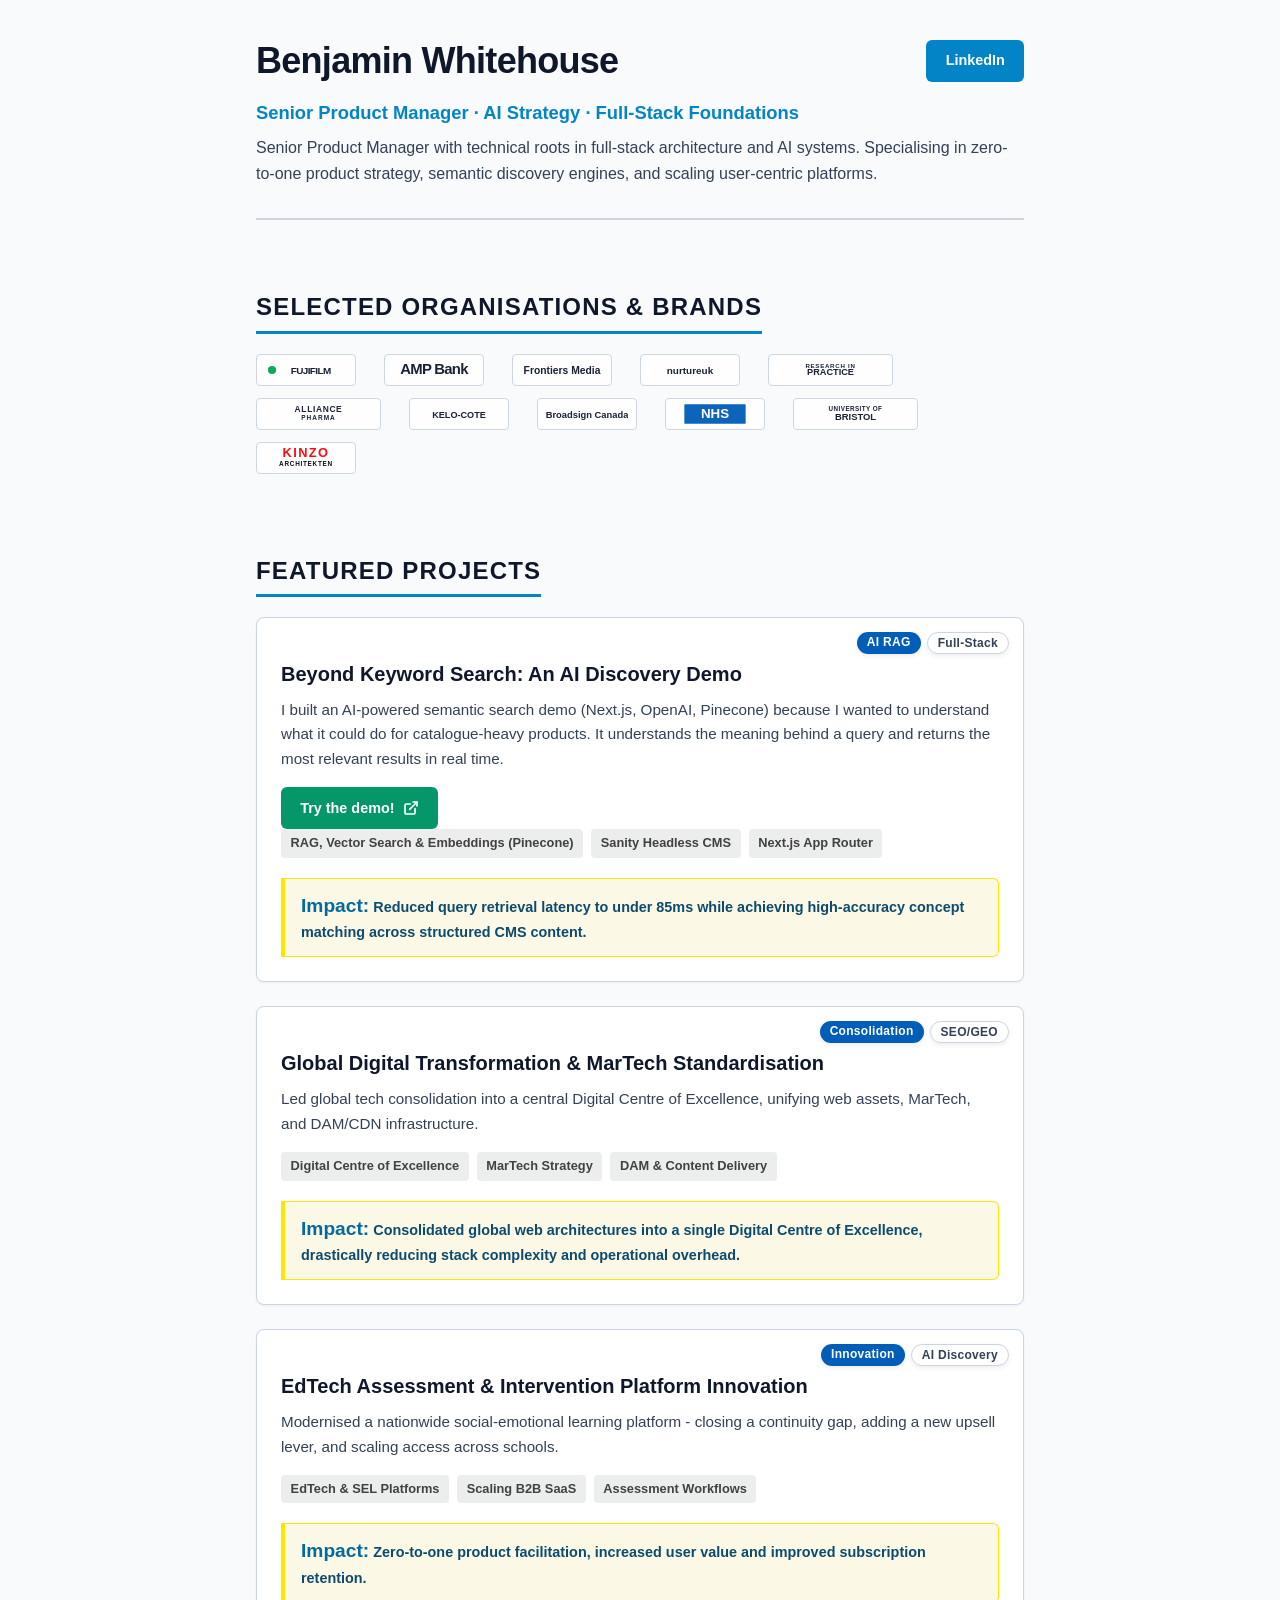
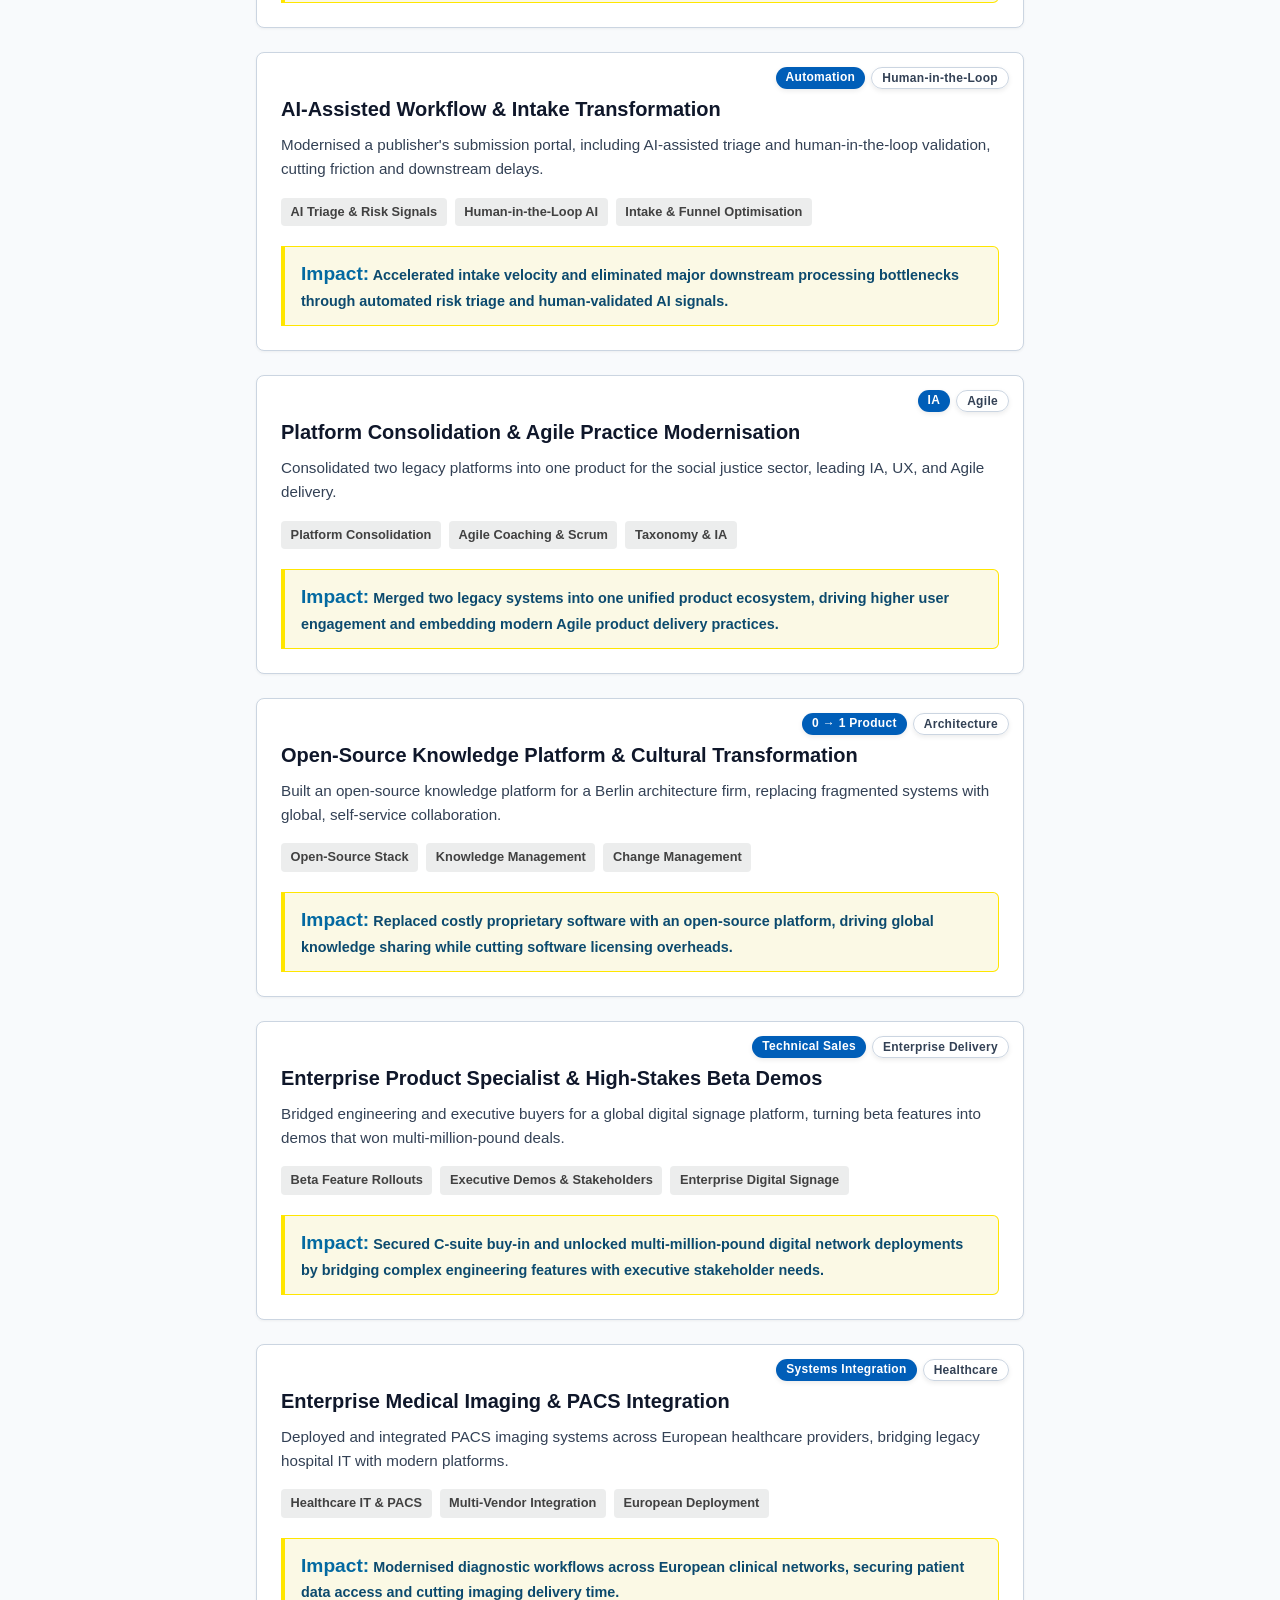
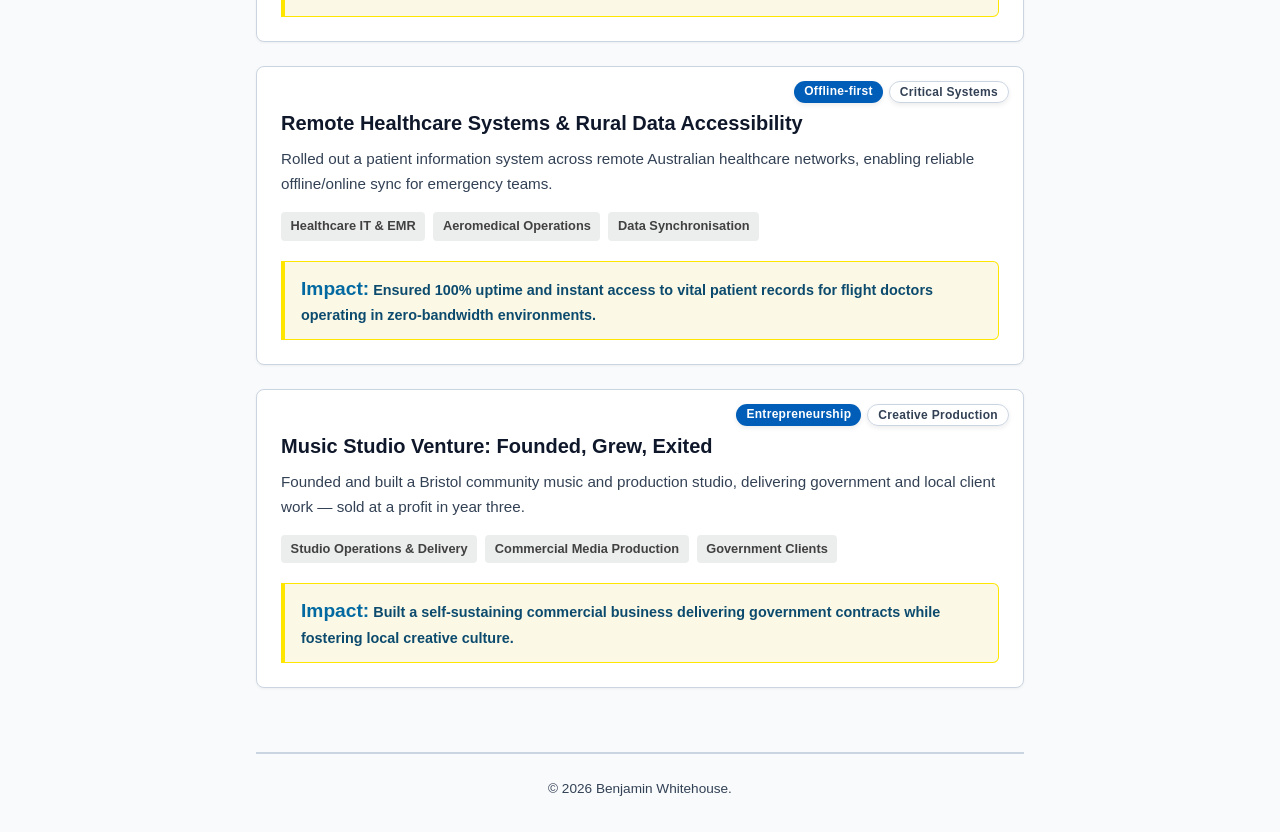
==== index.html @ 90a70e0a "UI tweaks" ====
<!DOCTYPE html>
<html lang="en">
<head>
  <meta charset="UTF-8">
  <meta name="viewport" content="width=device-width, initial-scale=1.0">
  <title>Benjamin Whitehouse | Portfolio</title>

  <link rel="icon" href="/favicon.ico" sizes="any">
  <link rel="stylesheet" href="/globals.css">

</head>
<body>

<header>
  <div style="display: flex; justify-content: space-between; align-items: center; margin-bottom: 0.5rem;">
    <h1 style="margin: 0;">Benjamin Whitehouse</h1>
    <div class="links" style="margin: 0;">
      <a href="https://www.linkedin.com/in/bpwhitehouse" target="_blank" rel="noopener noreferrer" class="btn btn-primary">LinkedIn</a>
    </div>
  </div>
  
  <p class="subtitle">Senior Product Manager · AI Strategy · Full-Stack Foundations</p>
  <p class="bio">
    Senior Product Manager with technical roots in full-stack architecture and AI systems. 
    Specialising in zero-to-one product strategy, semantic discovery engines, and scaling user-centric platforms.
  </p>
</header>

<section class="experience-logos" aria-labelledby="experience-logos-title">
  <div class="experience-logos__inner">
    <h2 id="experience-logos-title">Selected organisations &amp; brands</h2>
    <div class="experience-logos__row">

    <!-- FUJIFILM -->
    <div class="experience-logo experience-logo--fujifilm" aria-label="Fujifilm">
      <svg viewBox="0 0 140 36" role="img">
        <circle cx="12" cy="18" r="7" fill="#00a651"/>
        <text x="78" y="24" text-anchor="middle"
              font-family="Arial, Helvetica, sans-serif"
              font-size="17" font-weight="700"
              letter-spacing="-1">FUJIFILM</text>
      </svg>
    </div>

      <!-- AMP -->
      <div class="experience-logo" aria-label="AMP Bank">
        <svg viewBox="0 0 110 36" role="img">
          <text x="55" y="24" text-anchor="middle" font-family="Arial, Helvetica, sans-serif" font-size="20" font-weight="700" letter-spacing="-1">AMP Bank</text>
        </svg>
      </div>

      <!-- FRONTIERS -->
      <div class="experience-logo" aria-label="Frontiers">
        <svg viewBox="0 0 135 36" role="img">
          <text x="67.5" y="24" text-anchor="middle" font-family="Arial, Helvetica, sans-serif" font-size="17" font-weight="600">Frontiers Media</text>
        </svg>
      </div>

      <!-- NURTURE UK -->
      <div class="experience-logo" aria-label="nurtureuk">
        <svg viewBox="0 0 140 36" role="img">
          <text x="70" y="24" text-anchor="middle" font-family="Arial, Helvetica, sans-serif" font-size="17" font-weight="600">nurtureuk</text>
        </svg>
      </div>

      <!-- RESEARCH IN PRACTICE -->
      <div class="experience-logo experience-logo--wide" aria-label="Research in Practice">
        <svg viewBox="0 0 175 36" role="img">
          <text x="87.5" y="15" text-anchor="middle" font-family="Arial, Helvetica, sans-serif" font-size="10" font-weight="600" letter-spacing="1.2">RESEARCH IN</text>
          <text x="87.5" y="27" text-anchor="middle" font-family="Arial, Helvetica, sans-serif" font-size="15" font-weight="700">PRACTICE</text>
        </svg>
      </div>

      <!-- ALLIANCE PHARMA -->
      <div class="experience-logo experience-logo--wide" aria-label="Alliance Pharma">
        <svg viewBox="0 0 165 36" role="img">
          <text x="82.5" y="15" text-anchor="middle" font-family="Arial, Helvetica, sans-serif" font-size="13" font-weight="700" letter-spacing="1">ALLIANCE</text>
          <text x="82.5" y="27" text-anchor="middle" font-family="Arial, Helvetica, sans-serif" font-size="10" font-weight="600" letter-spacing="1.6">PHARMA</text>
        </svg>
      </div>

      <!-- KELO-COTE -->
      <div class="experience-logo" aria-label="Kelo-Cote">
        <svg viewBox="0 0 135 36" role="img">
          <text x="67.5" y="24" text-anchor="middle" font-family="Arial, Helvetica, sans-serif" font-size="15" font-weight="700">KELO-COTE</text>
        </svg>
      </div>

      <!-- BROADSIGN -->
      <div class="experience-logo" aria-label="Broadsign">
        <svg viewBox="0 0 140 36" role="img">
          <text x="70" y="24" text-anchor="middle" font-family="Arial, Helvetica, sans-serif" font-size="16" font-weight="700">Broadsign Canada</text>
        </svg>
      </div>

      <!-- NHS -->
      <div class="experience-logo" aria-label="NHS">
        <svg viewBox="0 0 85 36" role="img">
          <rect x="8" y="7" width="69" height="22" rx="1" fill="#005eb8"/>
          <text x="42.5" y="23" text-anchor="middle" font-family="Arial, Helvetica, sans-serif" font-size="15" font-weight="900" fill="#ffffff">NHS</text>
        </svg>
      </div>

      <!-- UNIVERSITY OF BRISTOL -->
      <div class="experience-logo experience-logo--wide" aria-label="University of Bristol">
        <svg viewBox="0 0 170 36" role="img">
          <text x="85" y="14" text-anchor="middle" font-family="Arial, Helvetica, sans-serif" font-size="10" font-weight="600" letter-spacing=".7">UNIVERSITY OF</text>
          <text x="85" y="27" text-anchor="middle" font-family="Arial, Helvetica, sans-serif" font-size="15" font-weight="700">BRISTOL</text>
        </svg>
      </div>

      <!-- KINZO -->
      <div class="experience-logo" aria-label="KINZO Architekten">
        <svg viewBox="0 0 115 36" role="img">
          <text x="57.5" y="16" text-anchor="middle"
                font-family="Arial, Helvetica, sans-serif"
                font-size="18" font-weight="800"
                letter-spacing="2" fill="red">KINZO</text>
          <text x="57.5" y="29" text-anchor="middle"
                font-family="Arial, Helvetica, sans-serif"
                font-size="9" font-weight="600"
                letter-spacing="1" fill="#000000">ARCHITEKTEN</text>
        </svg>
      </div>

    </div>
  </div>
</section>

<section>
  <h2>Featured Projects</h2>

  <div class="project-card">
    <div class="project-badges">
      <span class="badge badge--primary">AI RAG</span>
      <span class="badge badge--secondary">Full-Stack</span>
    </div>
    <div class="project-title">Beyond Keyword Search: An AI Discovery Demo</div>
    <div class="project-desc">
	    I built an AI-powered semantic search demo (Next.js, OpenAI, Pinecone) because I wanted to understand what it could do for catalogue-heavy products. It understands the meaning behind a query and returns the most relevant results in real time.
    </div>

    <div class="links">
      <a href="/discovery-demo" target="_blank" rel="noopener noreferrer" class="btn btn-cta-green">
        <span>Try the demo!</span>
        <svg width="16" height="16" viewBox="0 0 24 24" fill="none" stroke="currentColor" stroke-width="2.5" stroke-linecap="round" stroke-linejoin="round">
          <path d="M18 13v6a2 2 0 0 1-2 2H5a2 2 0 0 1-2-2V8a2 2 0 0 1 2-2h6"></path>
          <polyline points="15 3 21 3 21 9"></polyline>
          <line x1="10" y1="14" x2="21" y2="3"></line>
        </svg>
      </a>
    </div>

    <div class="tags">
      <span class="tag">RAG, Vector Search &amp; Embeddings (Pinecone)</span>
      <span class="tag">Sanity Headless CMS</span>
      <span class="tag">Next.js App Router</span>
    </div>
    
    <div class="impact-box">
      <p><strong>Impact:</strong> Reduced query retrieval latency to under 85ms while achieving high-accuracy concept matching across structured CMS content.</p>
    </div>
  </div>

  <div class="project-card">
    <div class="project-badges">
      <span class="badge badge--primary">Consolidation</span>
      <span class="badge badge--secondary">SEO/GEO</span>
    </div>
    <div class="project-title">Global Digital Transformation &amp; MarTech Standardisation</div>
    <div class="project-desc">
      Led global tech consolidation into a central Digital Centre of Excellence, unifying web assets, MarTech, and DAM/CDN infrastructure. </div>
    <div class="tags">
      <span class="tag">Digital Centre of Excellence</span>
      <span class="tag">MarTech Strategy</span>
      <span class="tag">DAM & Content Delivery</span>
    </div>

    <div class="impact-box">
      <p><strong>Impact:</strong> Consolidated global web architectures into a single Digital Centre of Excellence, drastically reducing stack complexity and operational overhead.</p>
    </div>
  </div>

  <div class="project-card">
    <div class="project-badges">
      <span class="badge badge--primary">Innovation</span>
      <span class="badge badge--secondary">AI Discovery</span>
    </div>
    <div class="project-title">EdTech Assessment &amp; Intervention Platform Innovation</div>
    <div class="project-desc">
      Modernised a nationwide social-emotional learning platform - closing a continuity gap, adding a new upsell lever, and scaling access across schools.</div>
    <div class="tags">
      <span class="tag">EdTech & SEL Platforms</span>
      <span class="tag">Scaling B2B SaaS</span>
      <span class="tag">Assessment Workflows</span> 
    </div>
    
    <div class="impact-box">
      <p><strong>Impact:</strong> Zero-to-one product facilitation, increased user value and improved subscription retention.</p>
    </div>
  </div>

  <div class="project-card">
    <div class="project-badges">
      <span class="badge badge--primary">Automation</span>
      <span class="badge badge--secondary">Human-in-the-Loop</span>
    </div>
    <div class="project-title">AI-Assisted Workflow &amp; Intake Transformation</div>
    <div class="project-desc">
      Modernised a publisher's submission portal, including AI-assisted triage and human-in-the-loop validation, cutting friction and downstream delays.</div>
    <div class="tags">
      <span class="tag">AI Triage & Risk Signals</span>
      <span class="tag">Human-in-the-Loop AI</span>
      <span class="tag">Intake & Funnel Optimisation</span>
    </div>

    <div class="impact-box">
      <p><strong>Impact:</strong> Accelerated intake velocity and eliminated major downstream processing bottlenecks through automated risk triage and human-validated AI signals.</p>
    </div>
  </div>

  <div class="project-card">
    <div class="project-badges">
      <span class="badge badge--primary">IA</span>
      <span class="badge badge--secondary">Agile</span>
    </div>
    <div class="project-title">Platform Consolidation &amp; Agile Practice Modernisation</div>
    <div class="project-desc">
      Consolidated two legacy platforms into one product for the social justice sector, leading IA, UX, and Agile delivery.</div>
    <div class="tags">
      <span class="tag">Platform Consolidation</span>
      <span class="tag">Agile Coaching & Scrum</span>
      <span class="tag">Taxonomy & IA</span>
    </div>
    
    <div class="impact-box">
      <p><strong>Impact:</strong> Merged two legacy systems into one unified product ecosystem, driving higher user engagement and embedding modern Agile product delivery practices.</p>
    </div>
  </div>

  <div class="project-card">
    <div class="project-badges">
      <span class="badge badge--primary">0 → 1 Product</span>
      <span class="badge badge--secondary">Architecture</span>
    </div>
    <div class="project-title">Open-Source Knowledge Platform &amp; Cultural Transformation</div>
    <div class="project-desc">
      Built an open-source knowledge platform for a Berlin architecture firm, replacing fragmented systems with global, self-service collaboration.</div>
    <div class="tags">
      <span class="tag">Open-Source Stack</span>
      <span class="tag">Knowledge Management</span>
      <span class="tag">Change Management</span>
    </div>
    
    <div class="impact-box">
      <p><strong>Impact:</strong> Replaced costly proprietary software with an open-source platform, driving global knowledge sharing while cutting software licensing overheads.</p>
    </div>
  </div>

  <div class="project-card">
    <div class="project-badges">
      <span class="badge badge--primary">Technical Sales</span>
      <span class="badge badge--secondary">Enterprise Delivery</span>
    </div>
    <div class="project-title">Enterprise Product Specialist &amp; High-Stakes Beta Demos</div>
    <div class="project-desc">
      Bridged engineering and executive buyers for a global digital signage platform, turning beta features into demos that won multi-million-pound deals.</div>
    <div class="tags">
      <span class="tag">Beta Feature Rollouts</span>
      <span class="tag">Executive Demos & Stakeholders</span>
      <span class="tag">Enterprise Digital Signage</span>
    </div>
    
    <div class="impact-box">
      <p><strong>Impact:</strong> Secured C-suite buy-in and unlocked multi-million-pound digital network deployments by bridging complex engineering features with executive stakeholder needs.</p>
    </div>
  </div>

  <div class="project-card">
    <div class="project-badges">
      <span class="badge badge--primary">Systems Integration</span>
      <span class="badge badge--secondary">Healthcare</span>
    </div>
    <div class="project-title">Enterprise Medical Imaging &amp; PACS Integration</div>
    <div class="project-desc">
      Deployed and integrated PACS imaging systems across European healthcare providers, bridging legacy hospital IT with modern platforms.</div>
    <div class="tags">
      <span class="tag">Healthcare IT & PACS</span>
      <span class="tag">Multi-Vendor Integration</span>
      <span class="tag">European Deployment</span>
    </div>
    
    <div class="impact-box">
      <p><strong>Impact:</strong> Modernised diagnostic workflows across European clinical networks, securing patient data access and cutting imaging delivery time.</p>
    </div>
  </div>

  <div class="project-card">
    <div class="project-badges">
      <span class="badge badge--primary">Offline-first</span>
      <span class="badge badge--secondary">Critical Systems</span>
    </div>
    <div class="project-title">Remote Healthcare Systems &amp; Rural Data Accessibility</div>
    <div class="project-desc">
      Rolled out a patient information system across remote Australian healthcare networks, enabling reliable offline/online sync for emergency teams.</div>
    <div class="tags">
      <span class="tag">Healthcare IT & EMR</span>
      <span class="tag">Aeromedical Operations</span>
      <span class="tag">Data Synchronisation</span>
    </div>
    
    <div class="impact-box">
      <p><strong>Impact:</strong> Ensured 100% uptime and instant access to vital patient records for flight doctors operating in zero-bandwidth environments.</p>
    </div>
  </div>

  <div class="project-card">
    <div class="project-badges">
      <span class="badge badge--primary">Entrepreneurship</span>
      <span class="badge badge--secondary">Creative Production</span>
    </div>
    <div class="project-title">Music Studio Venture: Founded, Grew, Exited</div>
    <div class="project-desc">
      Founded and built a Bristol community music and production studio, delivering government and local client work — sold at a profit in year three.</div>
    <div class="tags">
      <span class="tag">Studio Operations & Delivery</span>
      <span class="tag">Commercial Media Production</span>
      <span class="tag">Government Clients</span>
    </div>
    
    <div class="impact-box">
      <p><strong>Impact:</strong> Built a self-sustaining commercial business delivering government contracts while fostering local creative culture.</p>
    </div>
  </div>
</section>

<footer>
  <p>© 2026 Benjamin Whitehouse. </p>
</footer>

</body>
</html>
---- globals.css ----
:root {
  /* WCAG AAA/AA Compliant Light Palette */
  --bg: #f8fafc;            /* Off-white background to prevent eye strain */
  --card-bg: #ffffff;       /* Pure white card backgrounds */
  --text: #0f172a;          /* Slate 900: High contrast text */
  --text-muted: #334155;    /* Slate 700: Readable secondary text */
  --accent: #0284c7;        /* Sky 600: Deep accessible blue */
  --accent-hover: #0369a1;  /* Sky 700: Darker blue hover */
  --cta-green: #059669;     /* Emerald 600: Accessible green */
  --cta-green-hover: #047857;/* Emerald 700: Darker green hover */
  --border: #cbd5e1;        /* Slate 300: High clarity structural borders */
}

* {
  box-sizing: border-box;
  margin: 0;
  padding: 0;
}

body {
  font-family: -apple-system, BlinkMacSystemFont, "Segoe UI", Roboto, Helvetica, Arial, sans-serif;
  background-color: var(--bg);
  color: var(--text);
  line-height: 1.6;
  padding: 2rem 1rem;
  max-width: 800px;
  margin: 0 auto;
}

/* Focus States for Keyboard Accessibility (WCAG 2.4.7) */
a:focus-visible,
button:focus-visible {
  outline: 3px solid var(--accent);
  outline-offset: 4px;
}

header {
  margin-bottom: 3rem;
  border-bottom: 2px solid var(--border);
  padding-bottom: 2rem;
}

h1 {
  font-size: 2.25rem;
  font-weight: 800;
  margin-bottom: 0.5rem;
  letter-spacing: -0.02em;
  color: var(--text);
}

p.subtitle {
  color: var(--accent);
  font-size: 1.15rem;
  font-weight: 700;
}

p.bio {
  color: var(--text-muted);
  margin-top: 0.5rem;
  font-size: 1rem;
}

section {
  margin-bottom: 3rem;
}

h2 {
  font-size: 1.5rem;
  margin-bottom: 1.25rem;
  color: var(--text);
  text-transform: uppercase;
  letter-spacing: 0.05em;
  border-bottom: 3px solid var(--accent);
  display: inline-block;
  padding-bottom: 0.25rem;
}

/* Card Container with Relative Positioning for Badges */
.project-card {
  position: relative; /* Anchors floating overlay badges */
  background: var(--card-bg);
  border: 1px solid var(--border);
  border-radius: 8px;
  padding: 1.5rem;
  margin-bottom: 1.5rem;
  box-shadow: 0 1px 3px rgba(0,0,0,0.05);
  transition: transform 0.2s ease, border-color 0.2s ease, box-shadow 0.2s ease;
}

.project-card:hover {
  transform: translateY(-2px);
  border-color: var(--accent);
  box-shadow: 0 4px 12px rgba(2, 132, 199, 0.1);
}

/* Floating Badge Container (Top-Right Overlay) */
.project-badges {
  position: absolute;
  top: 14px;
  right: 14px;
  display: flex;
  gap: 6px;
  z-index: 10;
}

/* Base Pill Badge */
.badge {
  font-size: 0.75rem;
  font-weight: 600;
  padding: 4px 10px;
  border-radius: 20px;
  line-height: 1;
  box-shadow: 0 2px 5px rgba(0, 0, 0, 0.08);
  letter-spacing: 0.3px;
}

/* Primary Badge Styling */
.badge--primary {
  background-color: #005eb8;
  color: #ffffff;
}

/* Secondary Badge Styling */
.badge--secondary {
  background-color: rgba(255, 255, 255, 0.95);
  color: #334155;
  border: 1px solid #cbd5e1;
  backdrop-filter: blur(4px);
}

.project-title {
  font-size: 1.25rem;
  font-weight: 800;
  color: var(--text);
  margin-top: 1rem;
  margin-bottom: 0.5rem;
  padding-right: 120px; /* Leave space for top-right badges */
}

.project-desc {
  color: var(--text-muted);
  font-size: 0.95rem;
  margin-bottom: 1rem;
}

.tags {
  display: flex;
  flex-wrap: wrap;
  gap: 0.5rem;
  margin-bottom: 1.25rem;
}

/* WCAG AAA Compliant Tag Pills */
.tag {
  background: #eceded;     /* Light Sky Blue */
  color: #414141;          /* Dark Sky Blue (Contrast > 7:1) */
  padding: 0.25rem 0.6rem;
  border-radius: 4px;
  font-size: 0.8rem;
  font-weight: 700;
}

.links {
  display: flex;
  gap: 1rem;
}

.btn {
  display: inline-flex;
  align-items: center;
  gap: 0.5rem;
  padding: 0.6rem 1.2rem;
  border-radius: 6px;
  text-decoration: none;
  font-size: 0.9rem;
  font-weight: 700;
  transition: background-color 0.2s ease, color 0.2s ease;
}

/* Primary Accent Button */
.btn-primary {
  background-color: var(--accent);
  color: #ffffff;
}

.btn-primary:hover {
  background-color: var(--accent-hover);
  color: #ffffff;
}

/* Green CTA Button (Complementary Color for Demo) */
.btn-cta-green {
  background-color: var(--cta-green);
  color: #ffffff;          /* Contrast > 4.5:1 */
}

.btn-cta-green:hover {
  background-color: var(--cta-green-hover);
  color: #ffffff;
}

.btn-secondary {
  background-color: #f1f5f9;
  color: var(--text);
  border: 1px solid var(--border);
}

.btn-secondary:hover {
  background-color: #e2e8f0;
  color: #000000;
}

/* High-contrast callout box */
.impact-box {
  background-color: #fbf9e5;  /* Soft Sky Blue background */
  border-left: 4px solid var(--accent);
  border: 1px solid #ffe600;
  border-left-width: 4px;
  padding: 0.75rem 1rem;
  margin-top: 1rem;
  border-radius: 0 6px 6px 0;
}

.impact-box p {
  margin: 0;
  font-size: 0.9rem;
  color: #0c4a6e;
  font-weight: 600;
}

.impact-box strong {
  color: var(--accent-hover);
  font-size: 1.2rem;
}

/* Experience logos styling */
.experience-logos {
  width: 100%;
  box-sizing: border-box;
  padding: 20px 0 30px;
  background: transparent;
}

.experience-logos__inner {
  max-width: 1180px;
  margin: 0 auto;
}

.experience-logos h2 {
  margin: 0 0 20px;
}

.experience-logos__row {
  display: flex;
  align-items: center;
  justify-content: flex-start;
  flex-wrap: wrap;
  column-gap: 28px;
  row-gap: 12px;
}

.experience-logo {
  display: flex;
  align-items: center;
  justify-content: center;
  width: 100px;
  height: 32px;
  padding: 4px 8px;
  box-sizing: border-box;
  background: #ffffff;
  border: 1px solid var(--border);
  border-radius: 4px;
  color: #0f172a;
  opacity: 0.95;
  transition: opacity 180ms ease, color 180ms ease, border-color 180ms ease;
}

.experience-logo--wide {
  width: 125px;
}

.experience-logo svg {
  display: block;
  width: 100%;
  height: 32px;
  fill: currentColor;
}

.experience-logo:hover {
  opacity: 1;
  color: #000000;
  border-color: var(--accent);
}

.experience-logo--fujifilm:hover {
  color: #e60012;
  border-color: #e60012;
}

@media (max-width: 700px) {
  .experience-logos__row {
    column-gap: 18px;
    row-gap: 10px;
  }
  .experience-logo {
    width: 90px;
    height: 30px;
  }
  .experience-logo--wide {
    width: 110px;
  }
}

@media (max-width: 480px) {
  .experience-logos__row {
    column-gap: 12px;
  }
  .experience-logo {
    width: 82px;
    height: 30px;
  }
  .experience-logo--wide {
    width: 100px;
  }
}

@media (prefers-reduced-motion: reduce) {
  .experience-logo, .project-card, .btn {
    transition: none;
  }
}

footer {
  text-align: center;
  color: var(--text-muted);
  font-size: 0.85rem;
  margin-top: 4rem;
  border-top: 2px solid var(--border);
  padding-top: 1.5rem;
}
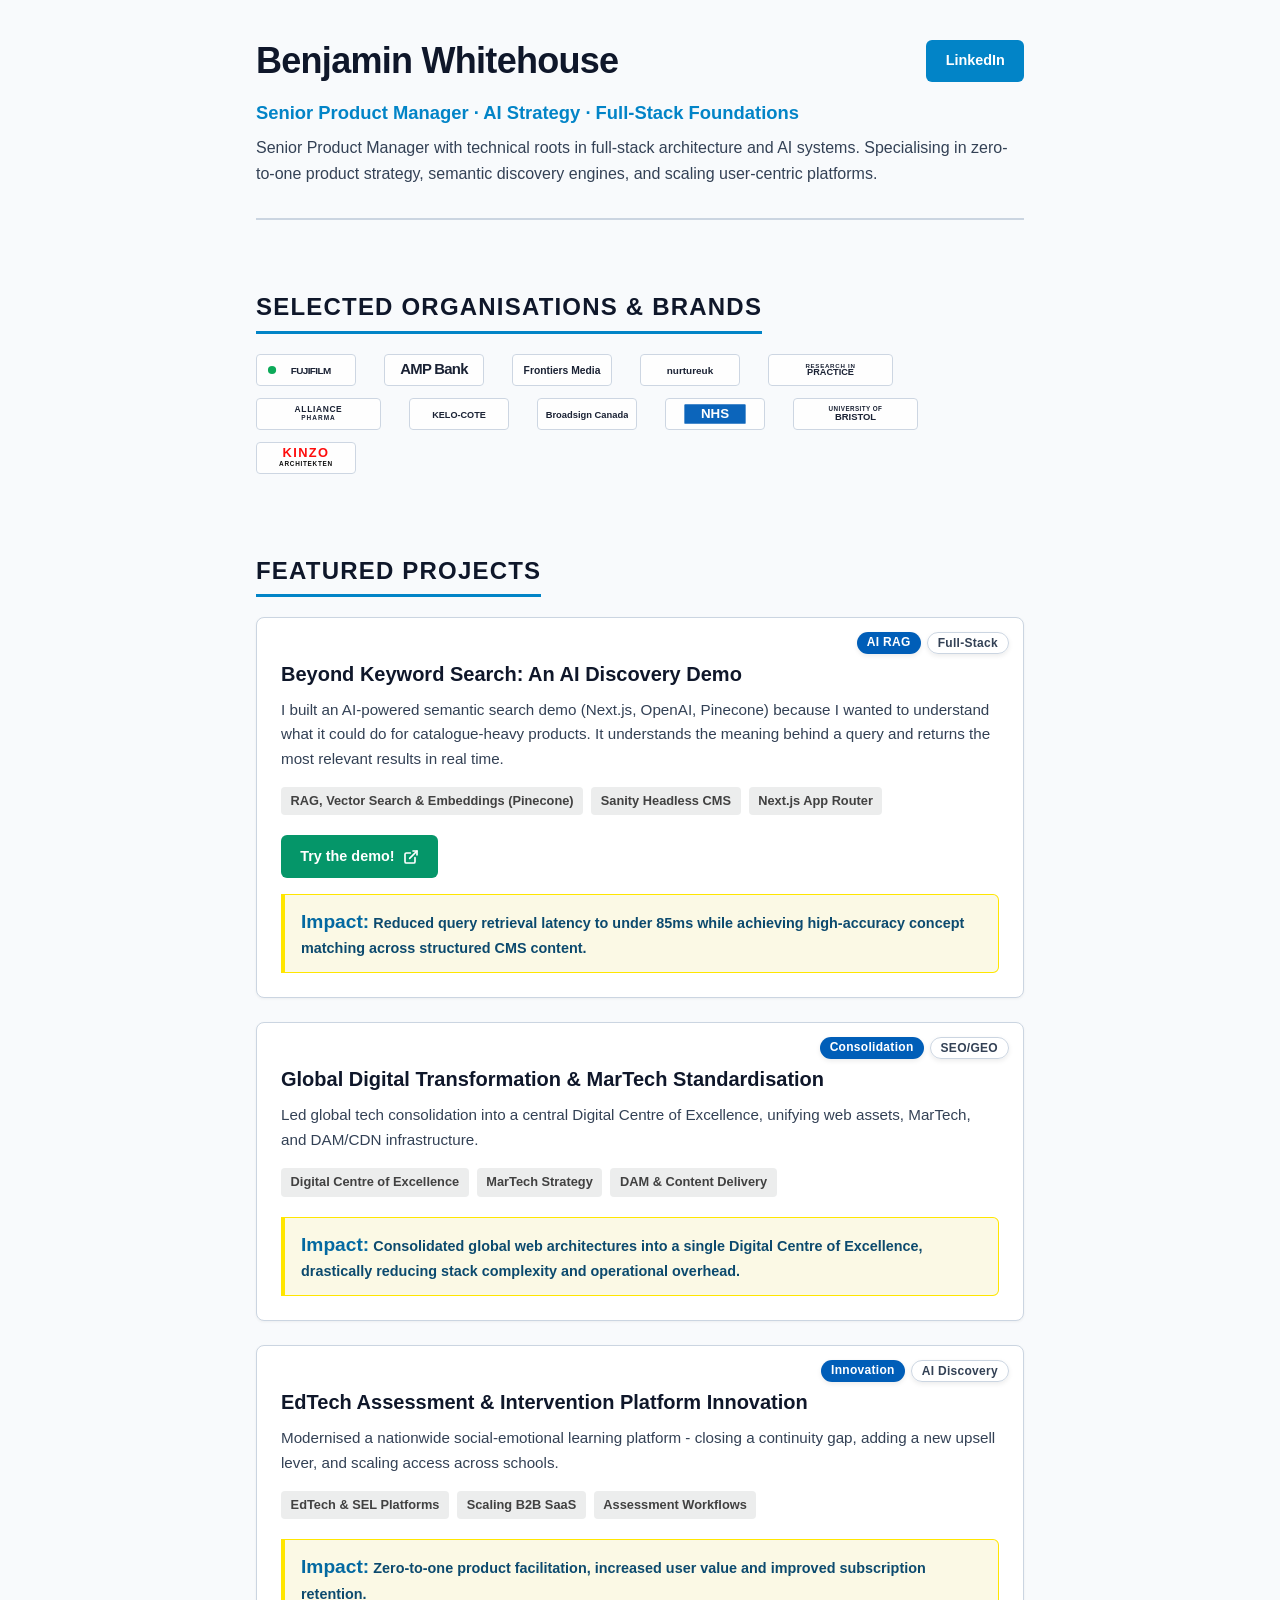
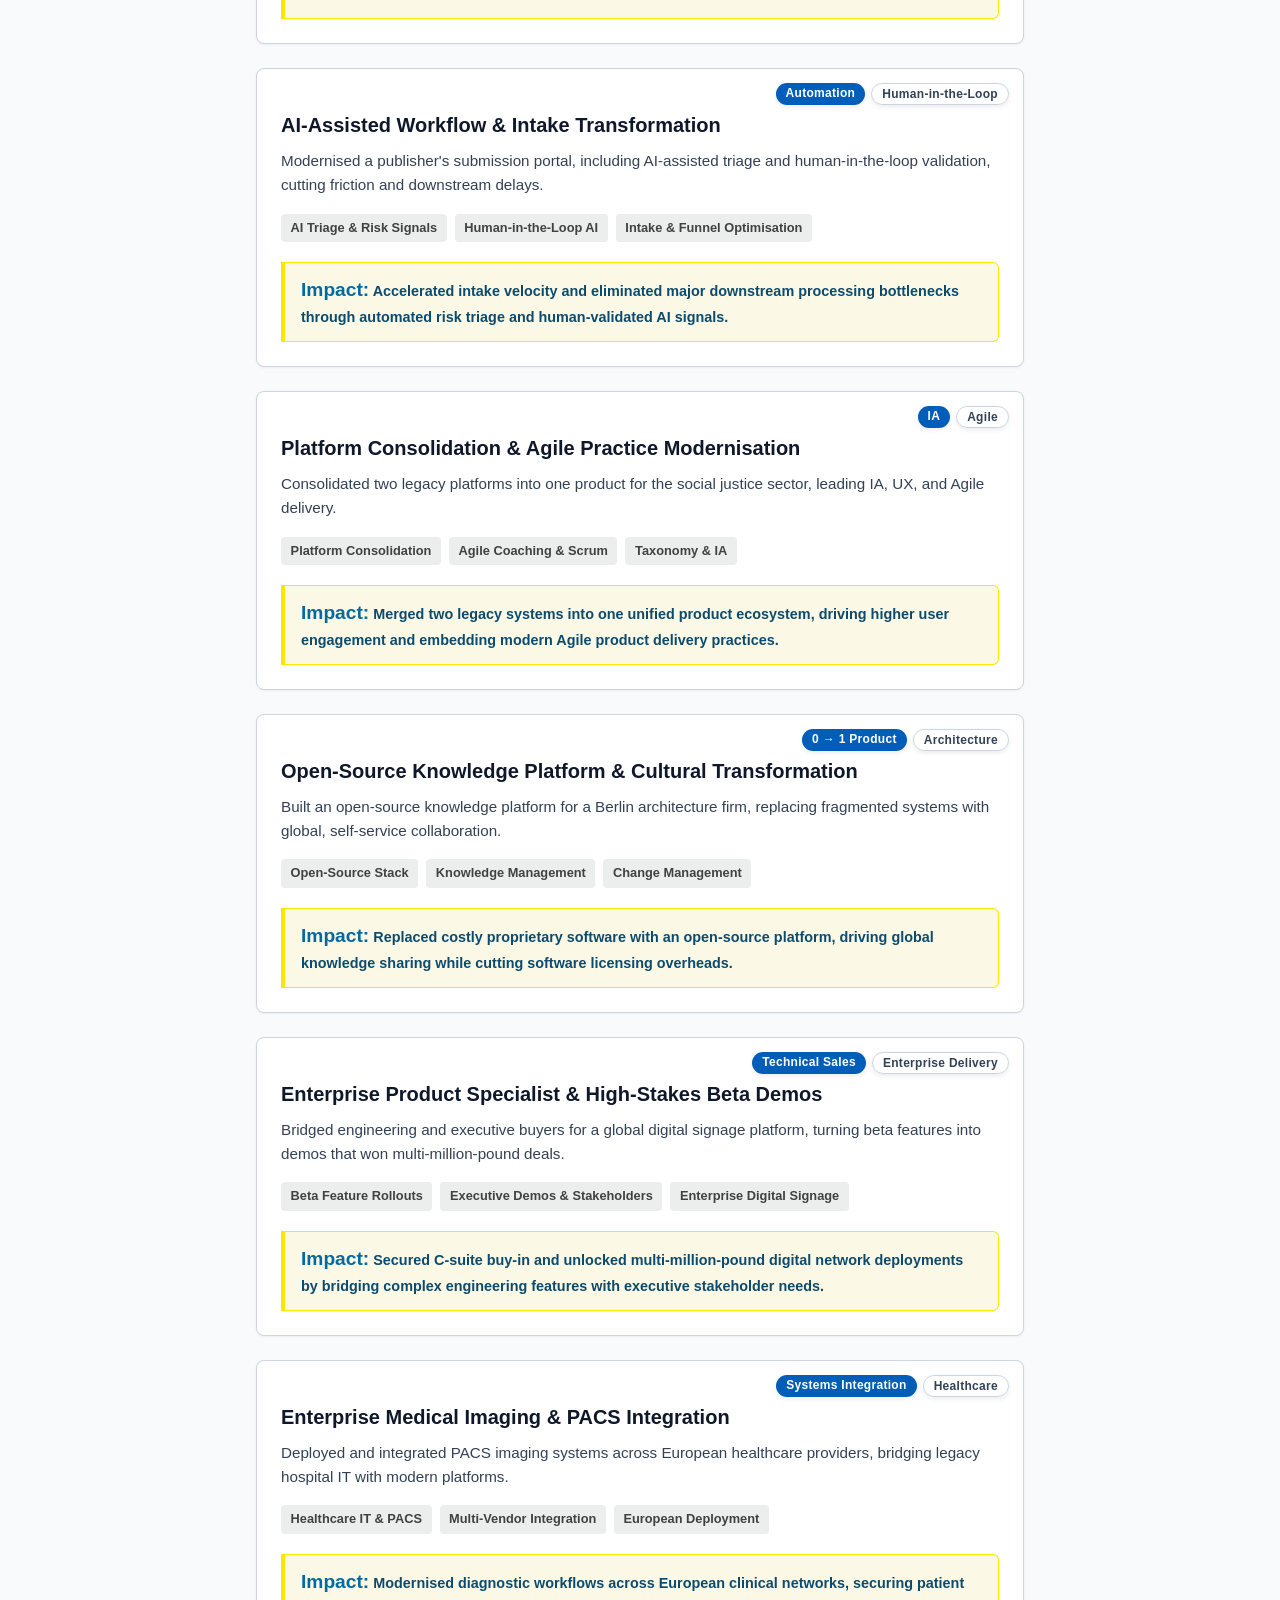
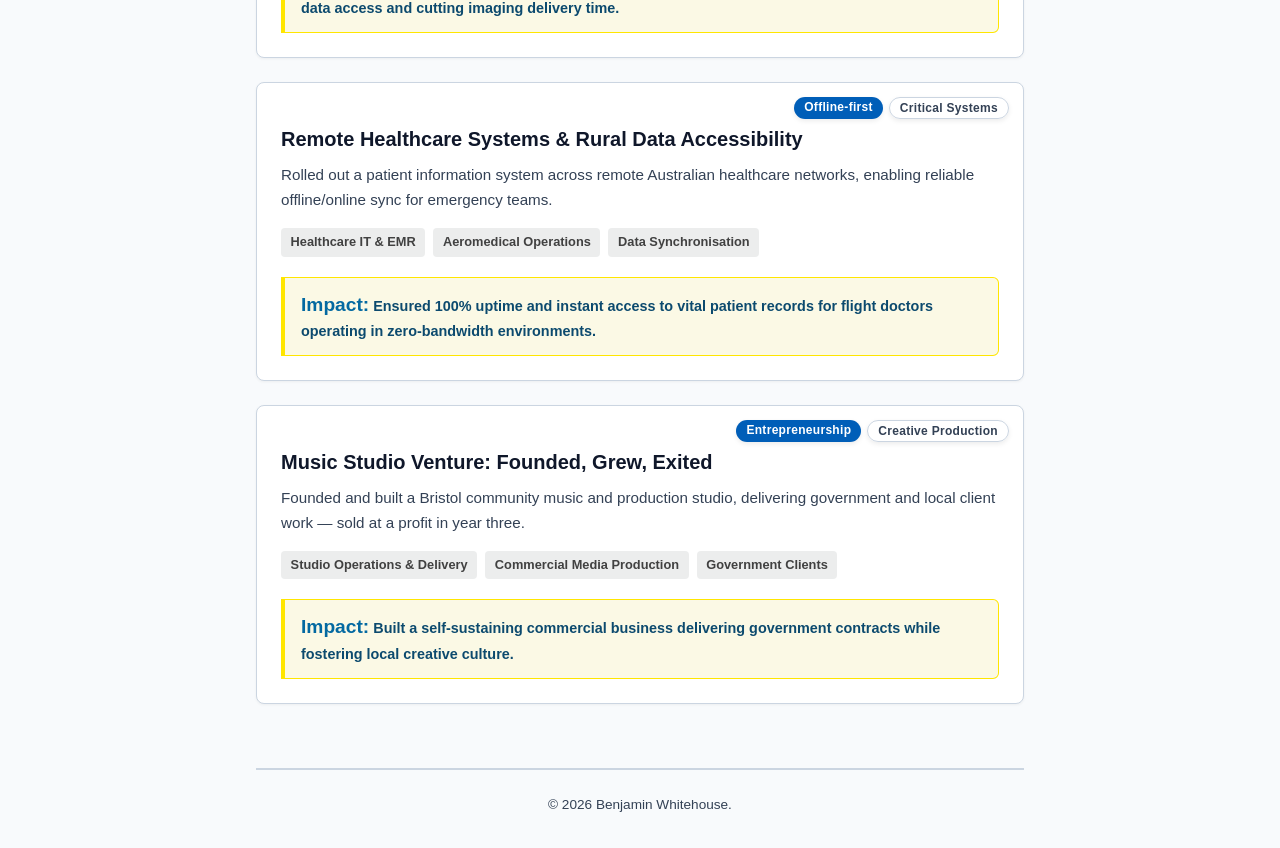
==== commit 584b0649: "UI tweaks" ====
--- a/index.html
+++ b/index.html
@@ -139,6 +139,11 @@
     <div class="project-desc">
 	    I built an AI-powered semantic search demo (Next.js, OpenAI, Pinecone) because I wanted to understand what it could do for catalogue-heavy products. It understands the meaning behind a query and returns the most relevant results in real time.
     </div>
+    <div class="tags">
+      <span class="tag">RAG, Vector Search &amp; Embeddings (Pinecone)</span>
+      <span class="tag">Sanity Headless CMS</span>
+      <span class="tag">Next.js App Router</span>
+    </div>
 
     <div class="links">
       <a href="/discovery-demo" target="_blank" rel="noopener noreferrer" class="btn btn-cta-green">
@@ -150,12 +155,6 @@
         </svg>
       </a>
     </div>
-
-    <div class="tags">
-      <span class="tag">RAG, Vector Search &amp; Embeddings (Pinecone)</span>
-      <span class="tag">Sanity Headless CMS</span>
-      <span class="tag">Next.js App Router</span>
-    </div>
     
     <div class="impact-box">
       <p><strong>Impact:</strong> Reduced query retrieval latency to under 85ms while achieving high-accuracy concept matching across structured CMS content.</p>
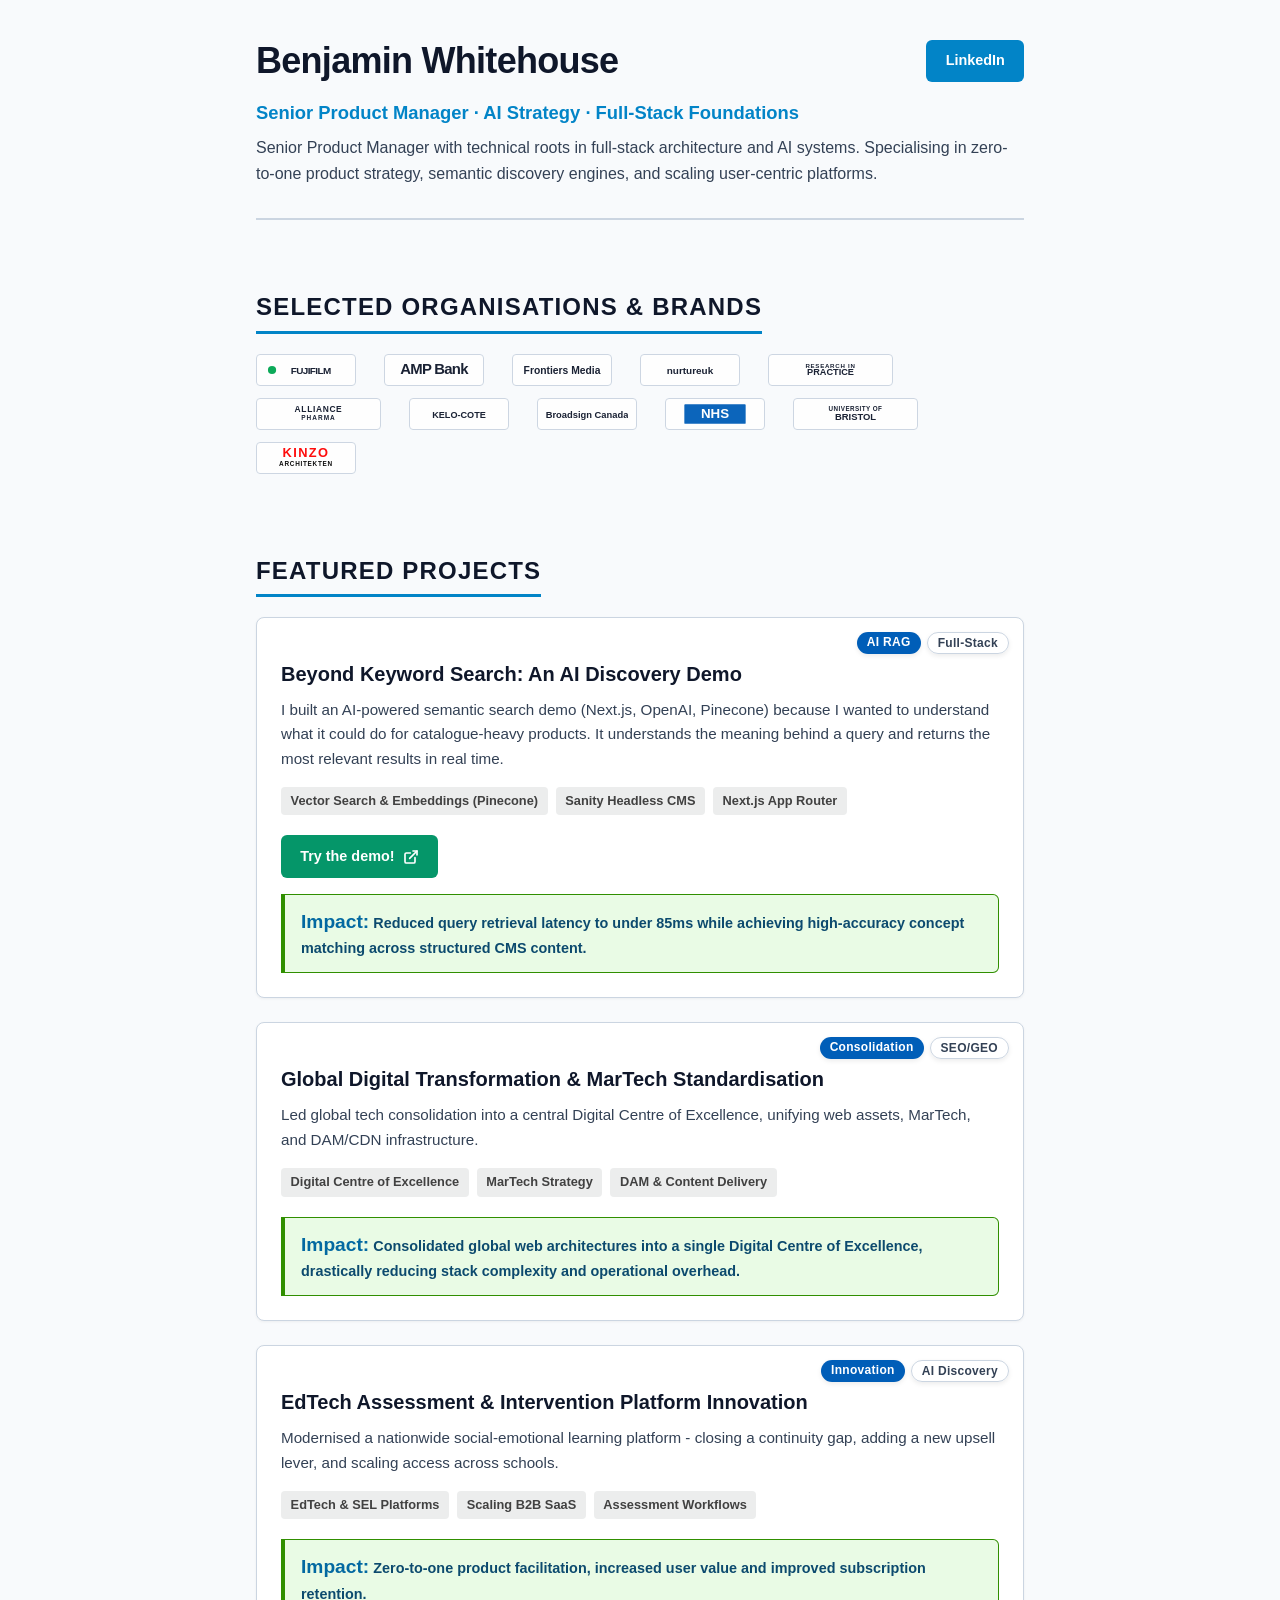
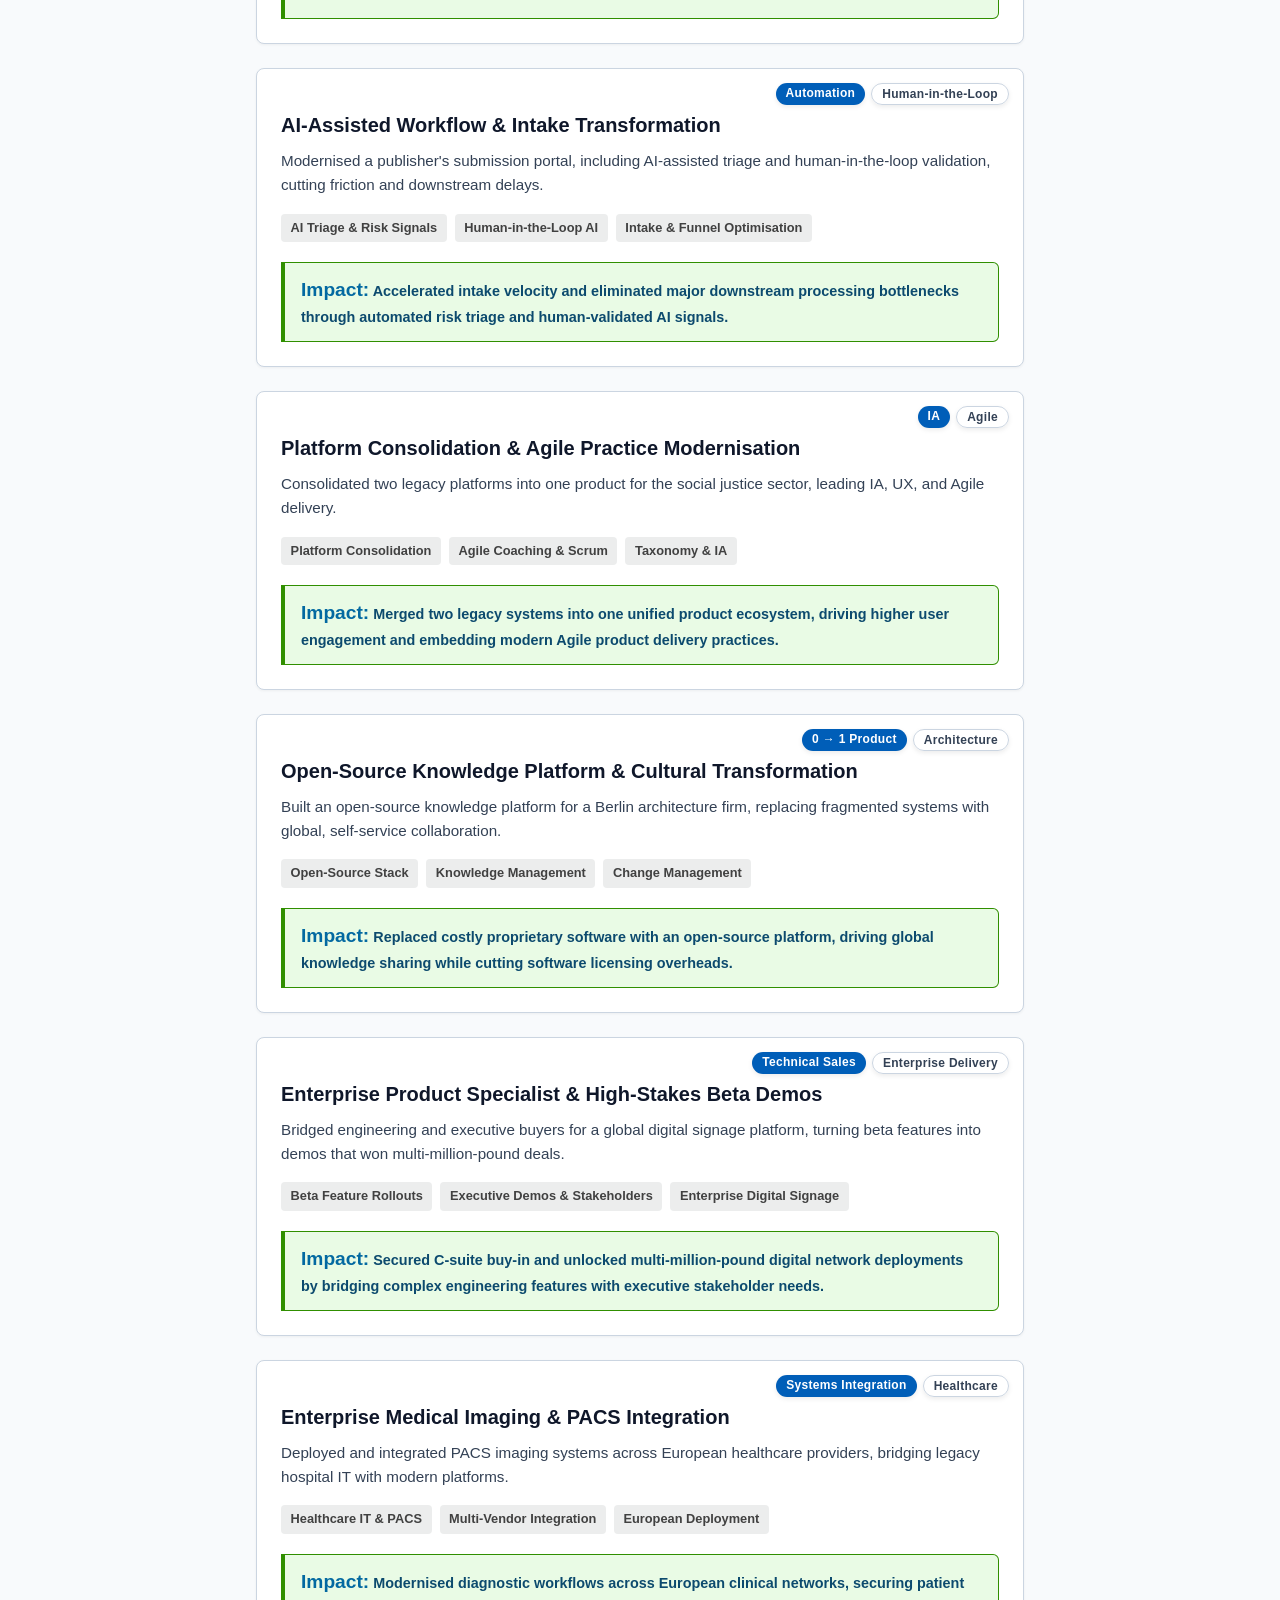
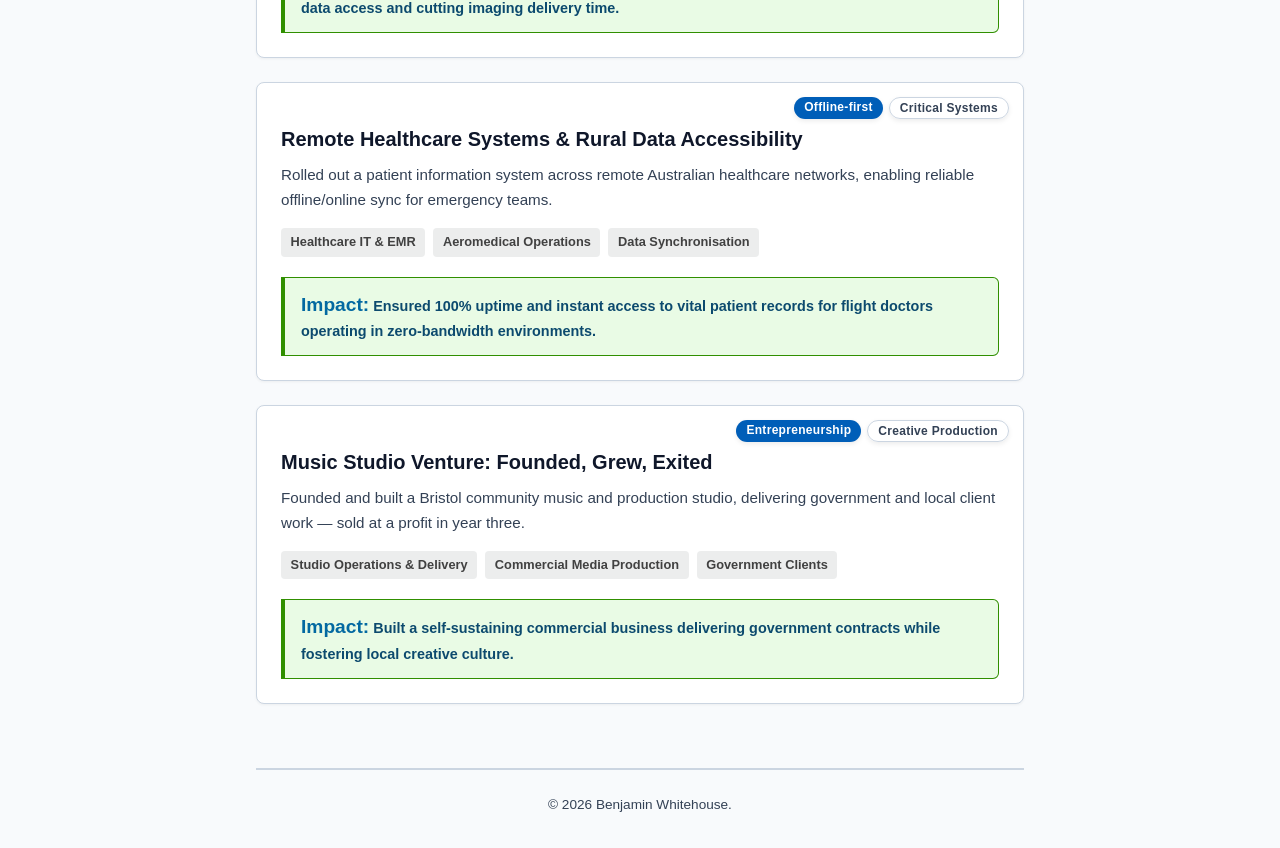
==== commit fb701245: "UI tweaks" ====
--- a/index.html
+++ b/index.html
@@ -140,7 +140,7 @@
 	    I built an AI-powered semantic search demo (Next.js, OpenAI, Pinecone) because I wanted to understand what it could do for catalogue-heavy products. It understands the meaning behind a query and returns the most relevant results in real time.
     </div>
     <div class="tags">
-      <span class="tag">RAG, Vector Search &amp; Embeddings (Pinecone)</span>
+      <span class="tag">Vector Search &amp; Embeddings (Pinecone)</span>
       <span class="tag">Sanity Headless CMS</span>
       <span class="tag">Next.js App Router</span>
     </div>
--- a/globals.css
+++ b/globals.css
@@ -212,9 +212,9 @@
 
 /* High-contrast callout box */
 .impact-box {
-  background-color: #fbf9e5;  /* Soft Sky Blue background */
+  background-color: #e9fbe5;  /* Soft Sky Blue background */
   border-left: 4px solid var(--accent);
-  border: 1px solid #ffe600;
+  border: 1px solid #308f00;
   border-left-width: 4px;
   padding: 0.75rem 1rem;
   margin-top: 1rem;
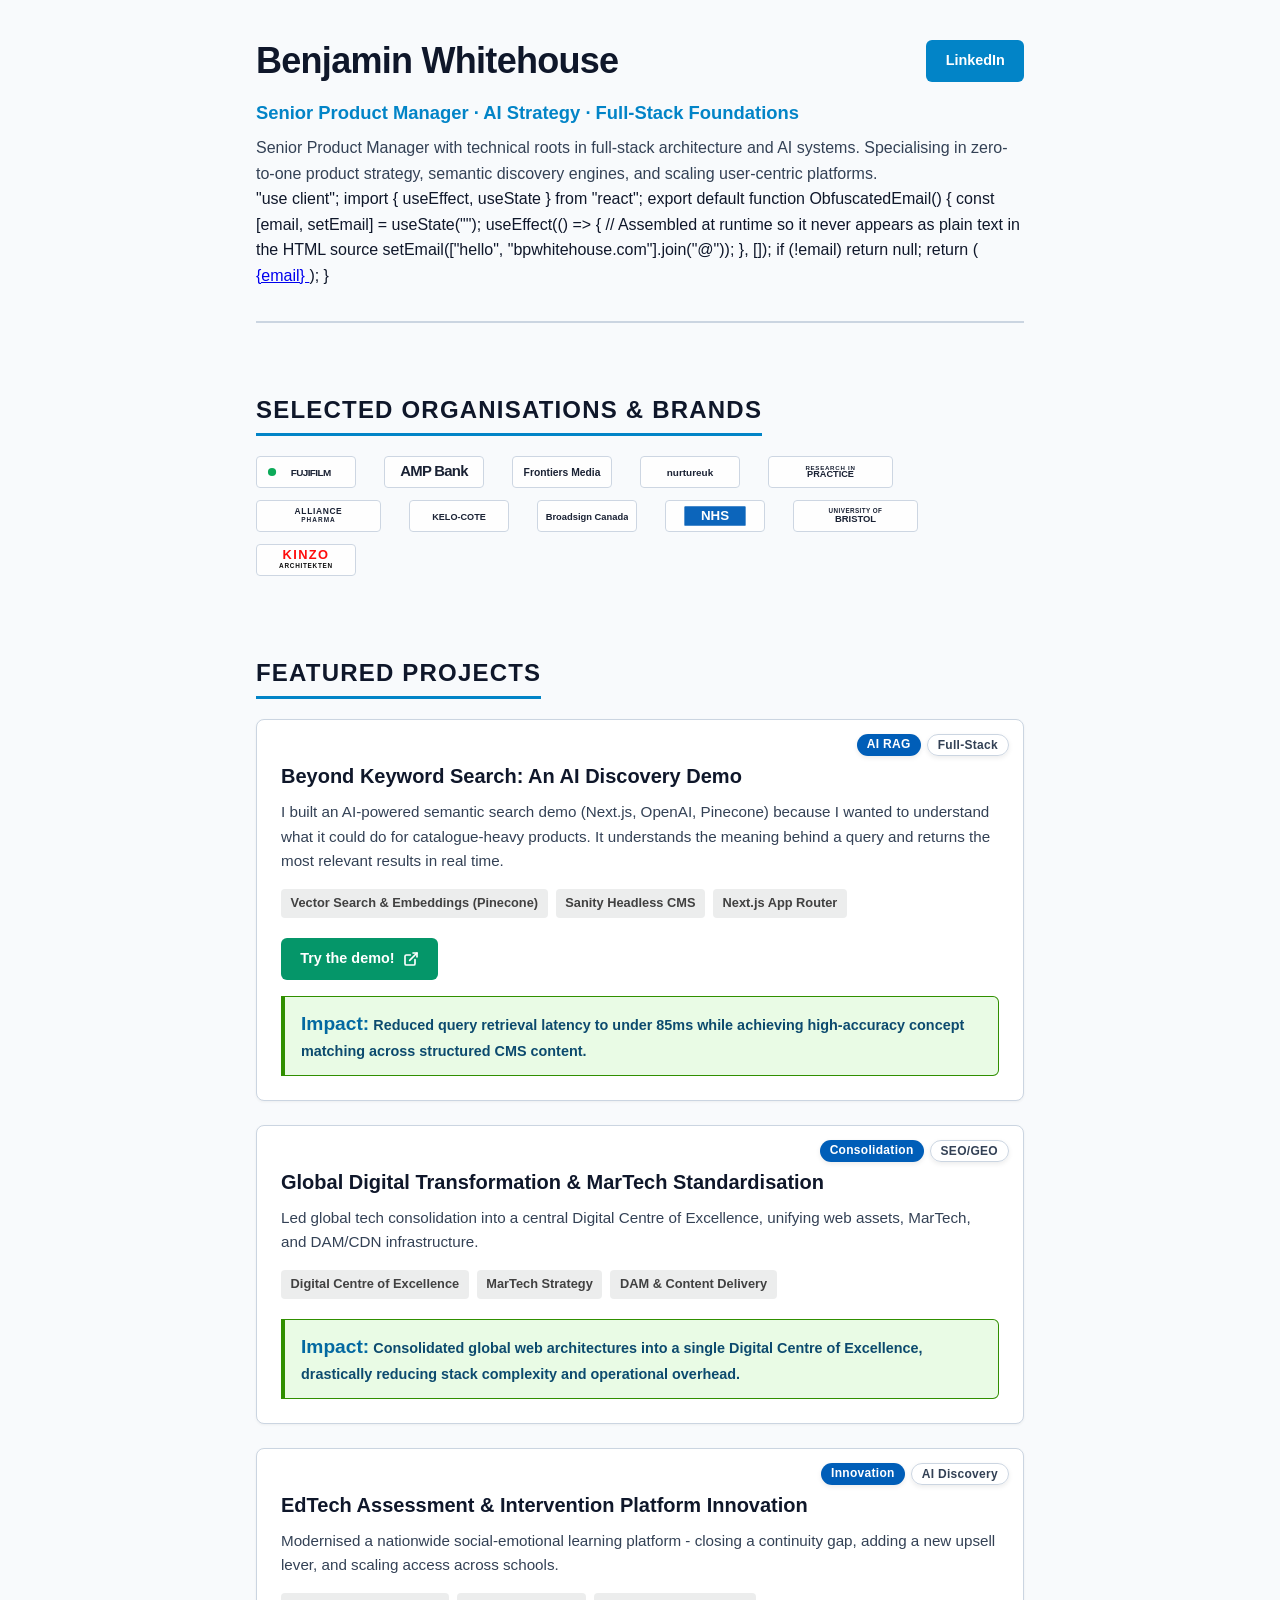
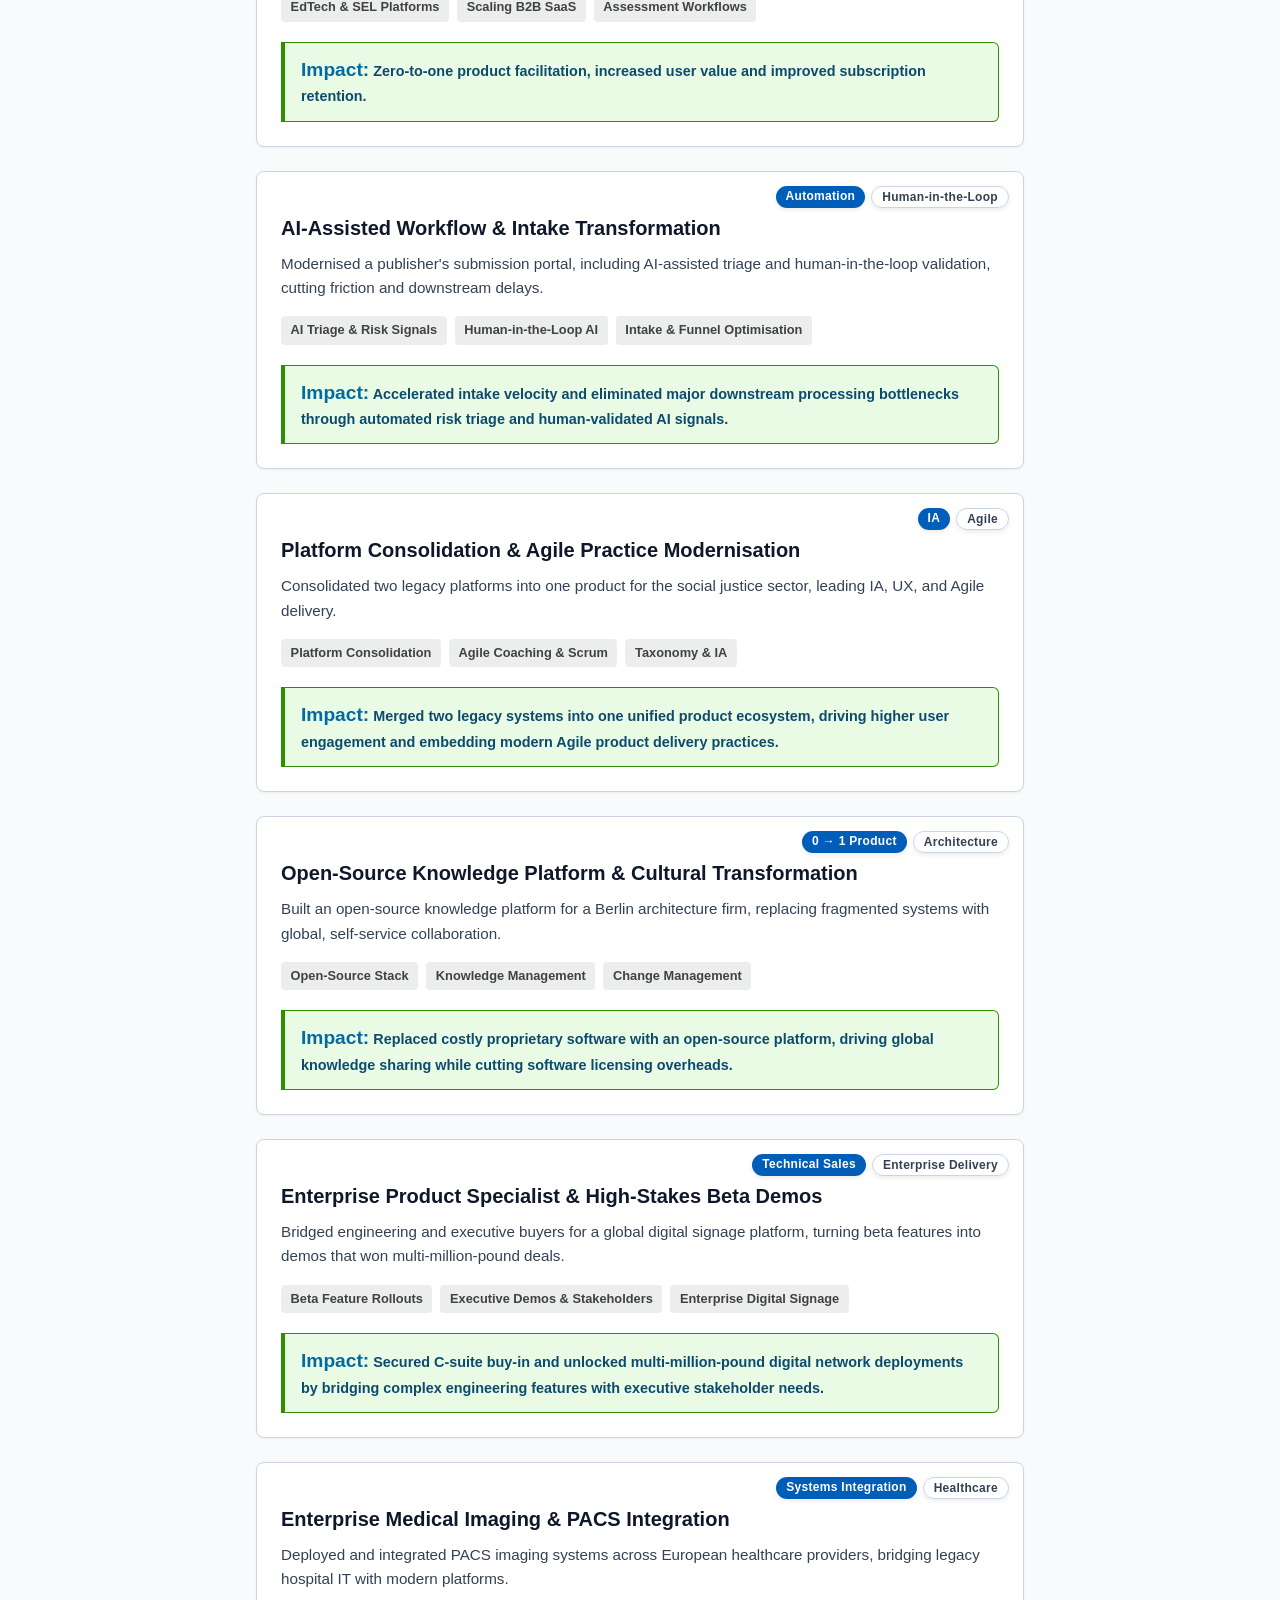
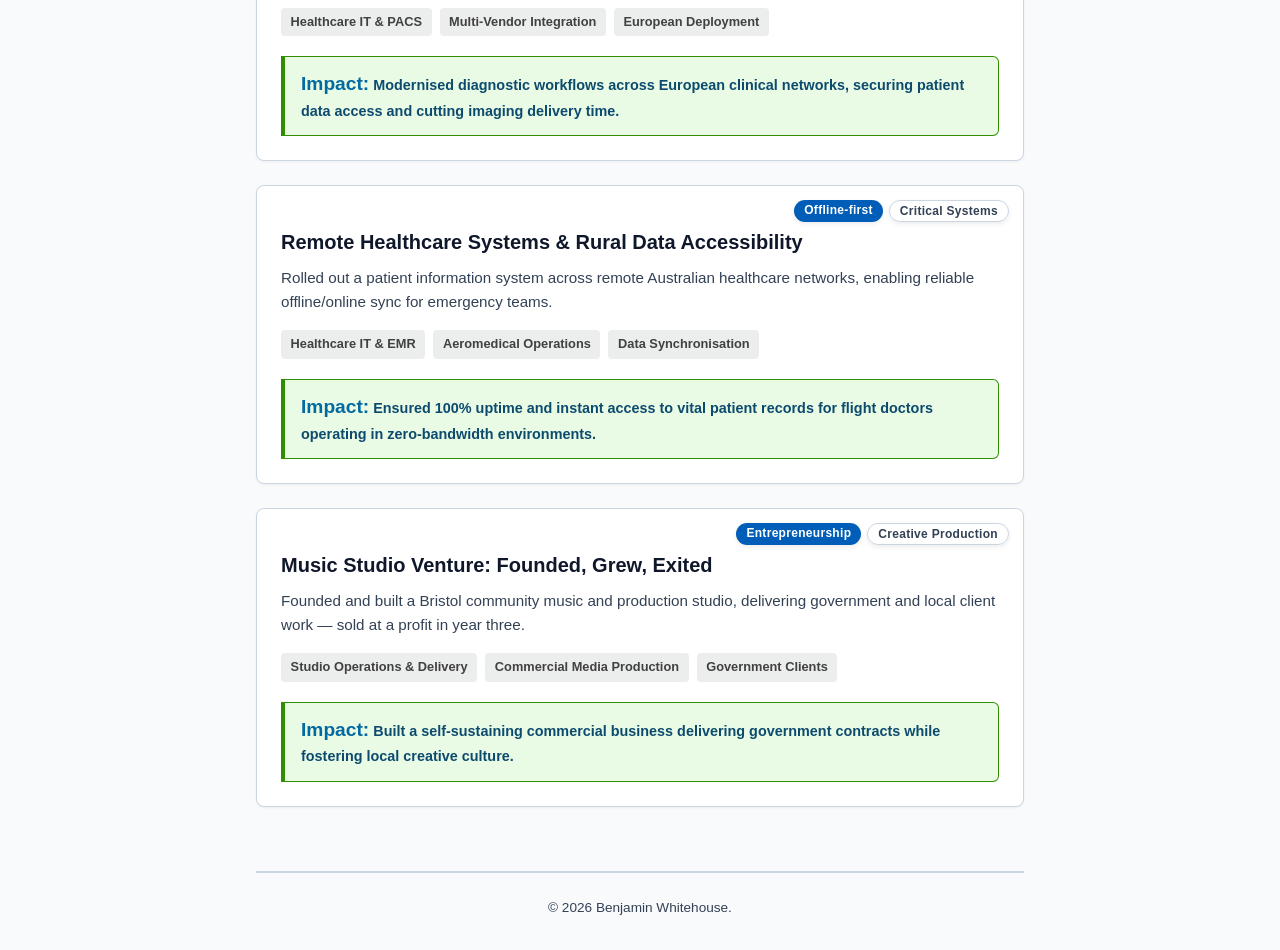
==== commit 09e4246f: "UI tweaks" ====
--- a/index.html
+++ b/index.html
@@ -24,6 +24,27 @@
     Senior Product Manager with technical roots in full-stack architecture and AI systems. 
     Specialising in zero-to-one product strategy, semantic discovery engines, and scaling user-centric platforms.
   </p>
+
+    "use client";
+    import { useEffect, useState } from "react";
+
+    export default function ObfuscatedEmail() {
+      const [email, setEmail] = useState("");
+
+      useEffect(() => {
+        // Assembled at runtime so it never appears as plain text in the HTML source
+        setEmail(["hello", "bpwhitehouse.com"].join("@"));
+      }, []);
+
+      if (!email) return null;
+
+      return (
+        <a href={`mailto:${email}`} className="underline text-sm text-gray-700 hover:text-gray-900">
+          {email}
+        </a>
+      );
+    }
+
 </header>
 
 <section class="experience-logos" aria-labelledby="experience-logos-title">
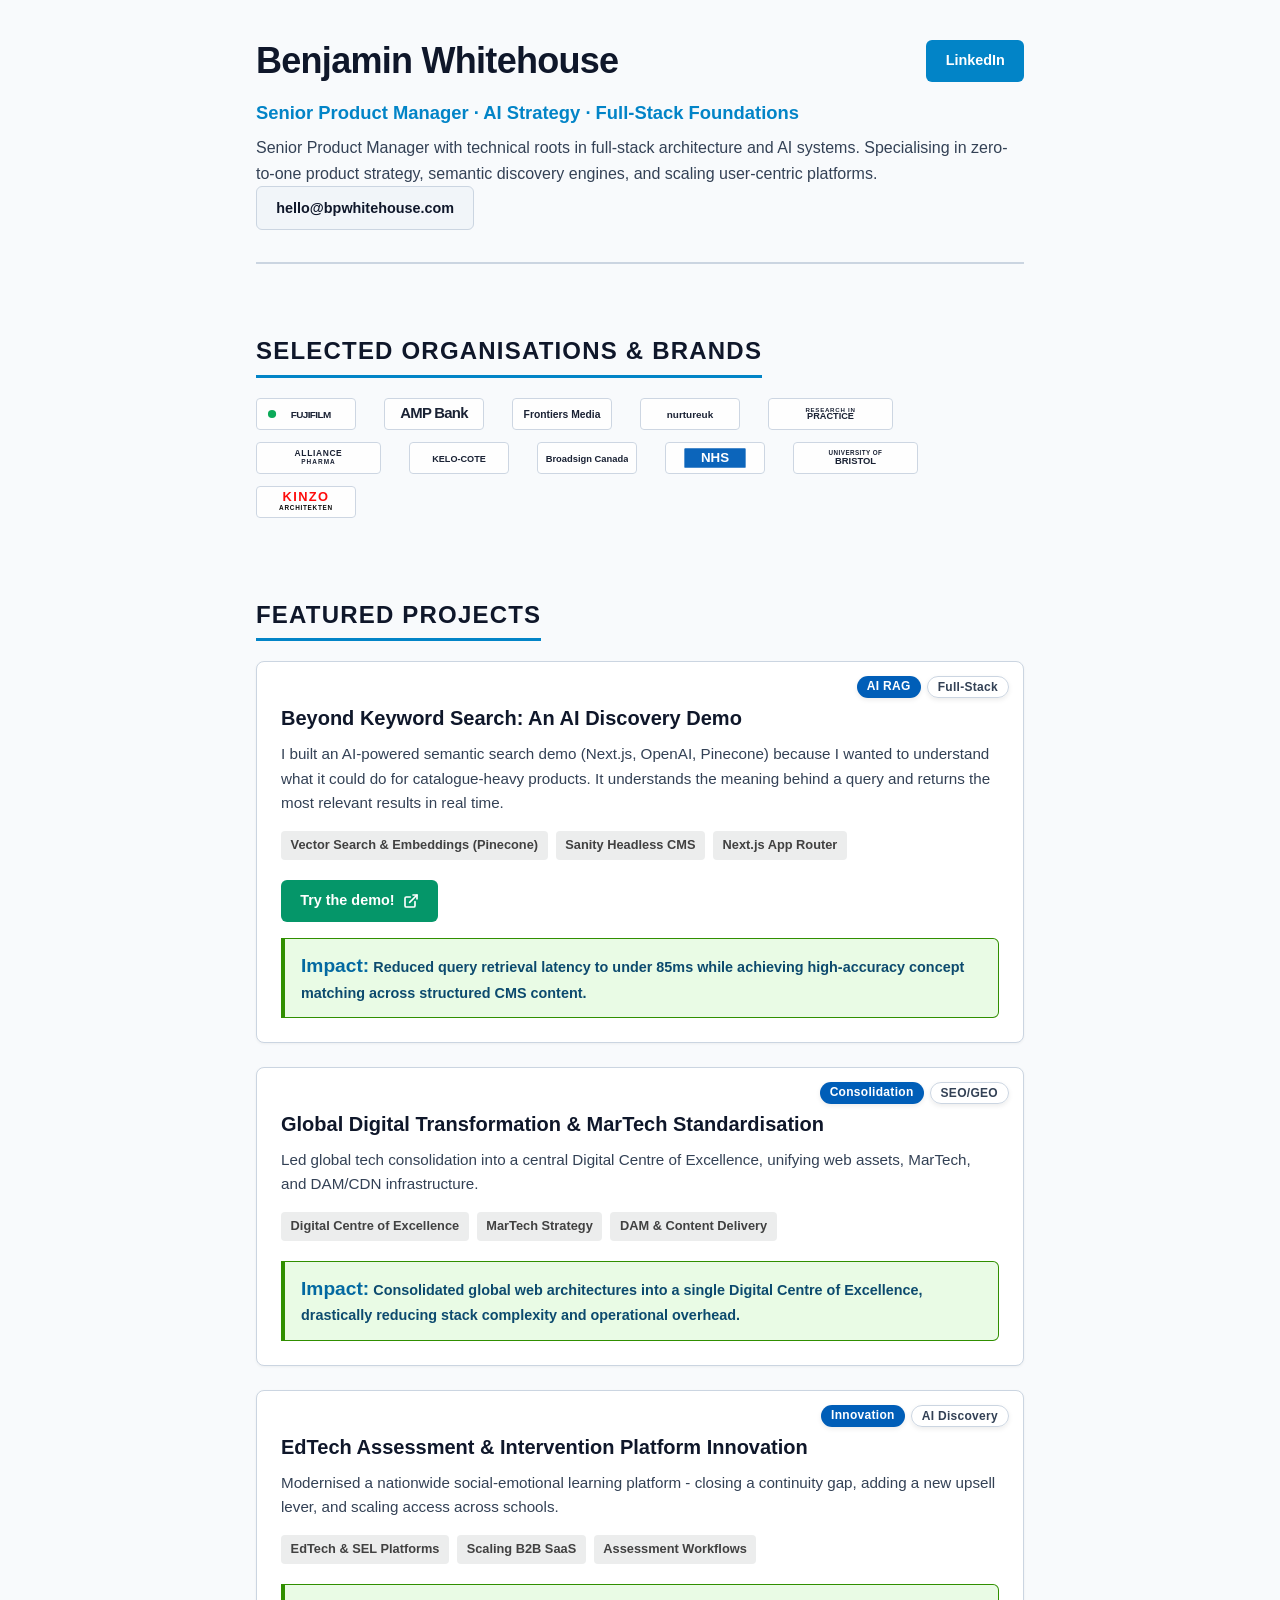
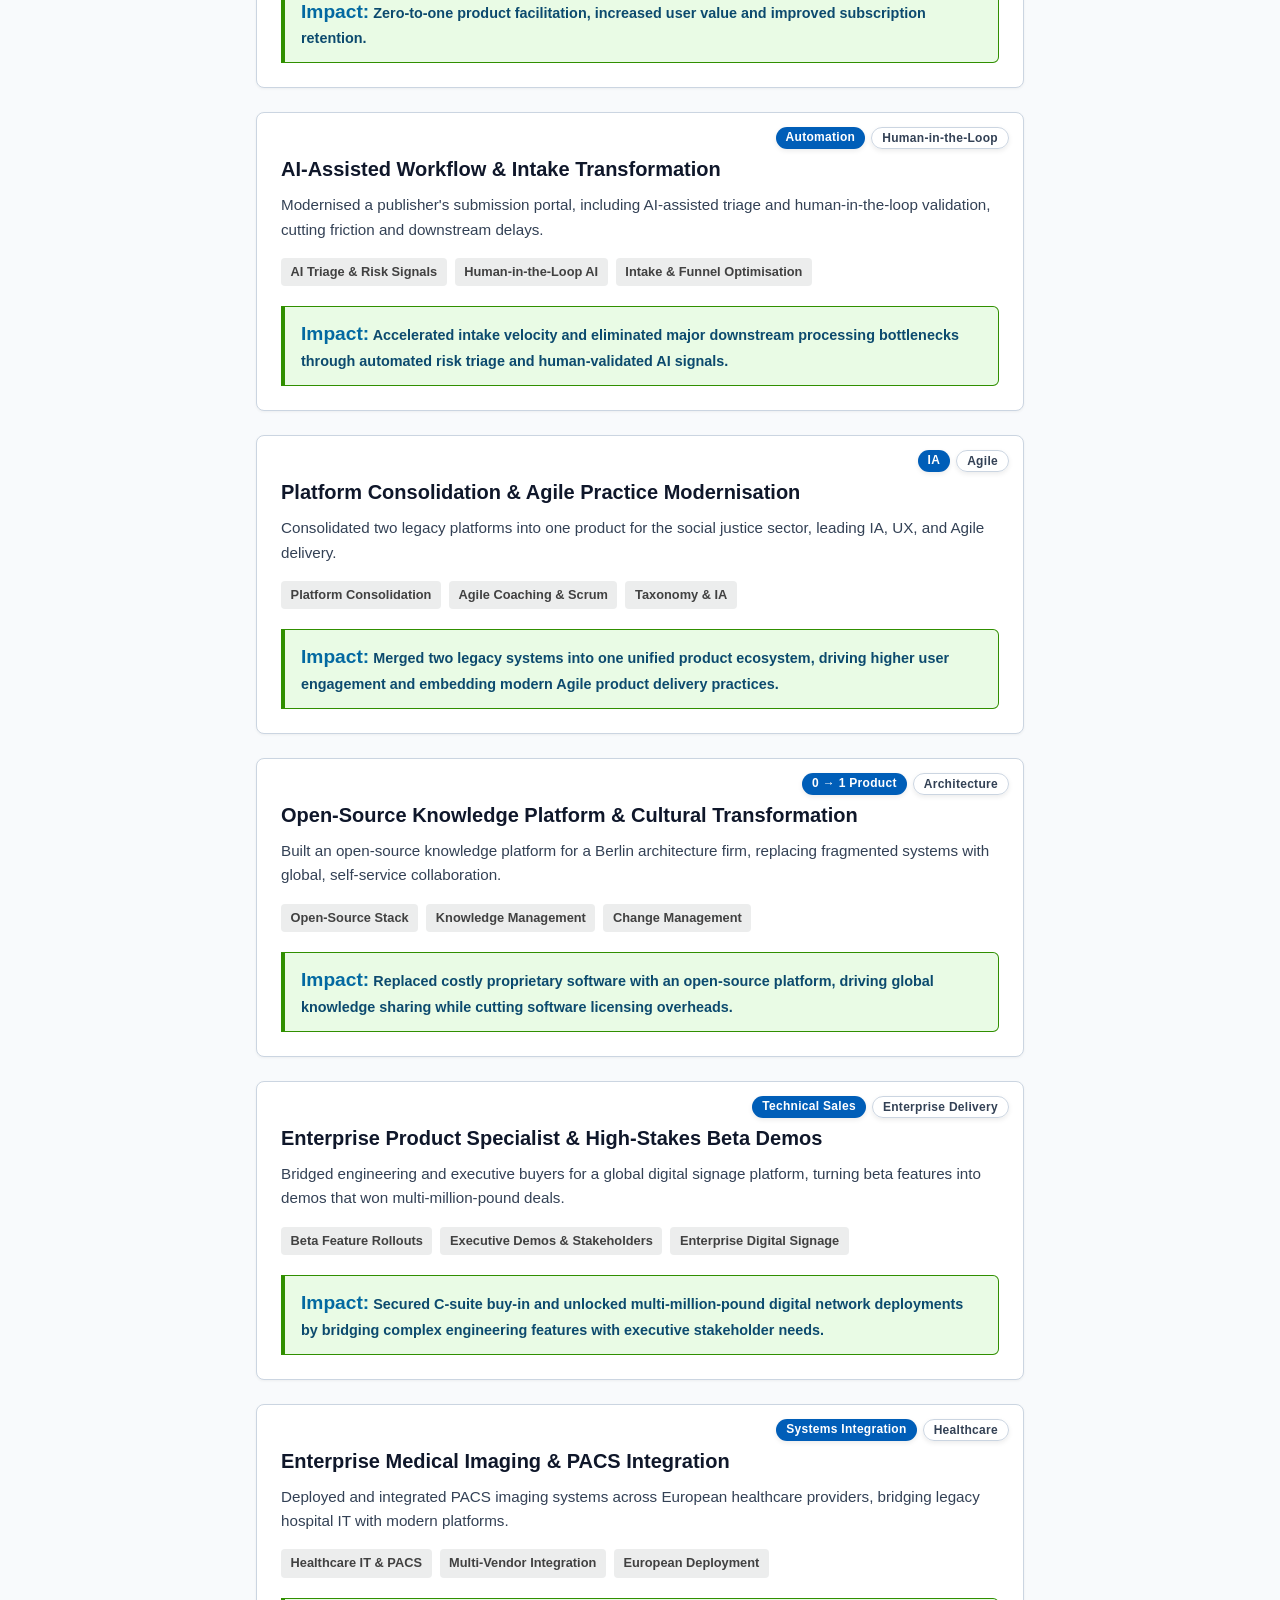
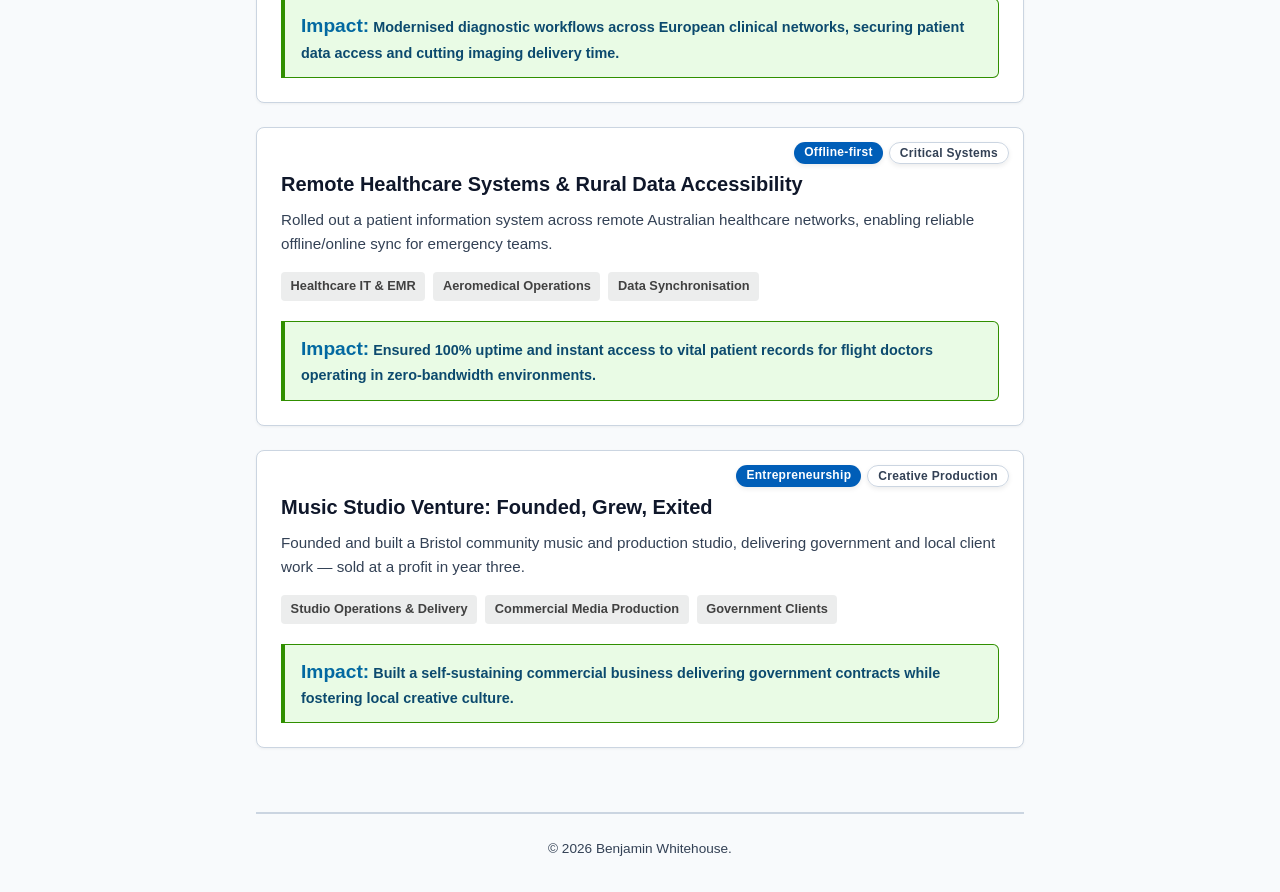
==== commit 1f0673b7: "UI tweaks" ====
--- a/index.html
+++ b/index.html
@@ -25,25 +25,18 @@
     Specialising in zero-to-one product strategy, semantic discovery engines, and scaling user-centric platforms.
   </p>
 
-    "use client";
-    import { useEffect, useState } from "react";
-
-    export default function ObfuscatedEmail() {
-      const [email, setEmail] = useState("");
-
-      useEffect(() => {
-        // Assembled at runtime so it never appears as plain text in the HTML source
-        setEmail(["hello", "bpwhitehouse.com"].join("@"));
-      }, []);
-
-      if (!email) return null;
-
-      return (
-        <a href={`mailto:${email}`} className="underline text-sm text-gray-700 hover:text-gray-900">
-          {email}
-        </a>
-      );
-    }
+  <a id="contact-email" href="#" class="btn btn-secondary">Email</a>
+
+  <script>
+    (function () {
+      const user = "hello";
+      const domain = "bpwhitehouse.com";
+      const email = user + "@" + domain;
+      const link = document.getElementById("contact-email");
+      link.href = "mailto:" + email;
+      link.textContent = email;
+    })();
+  </script>
 
 </header>
 
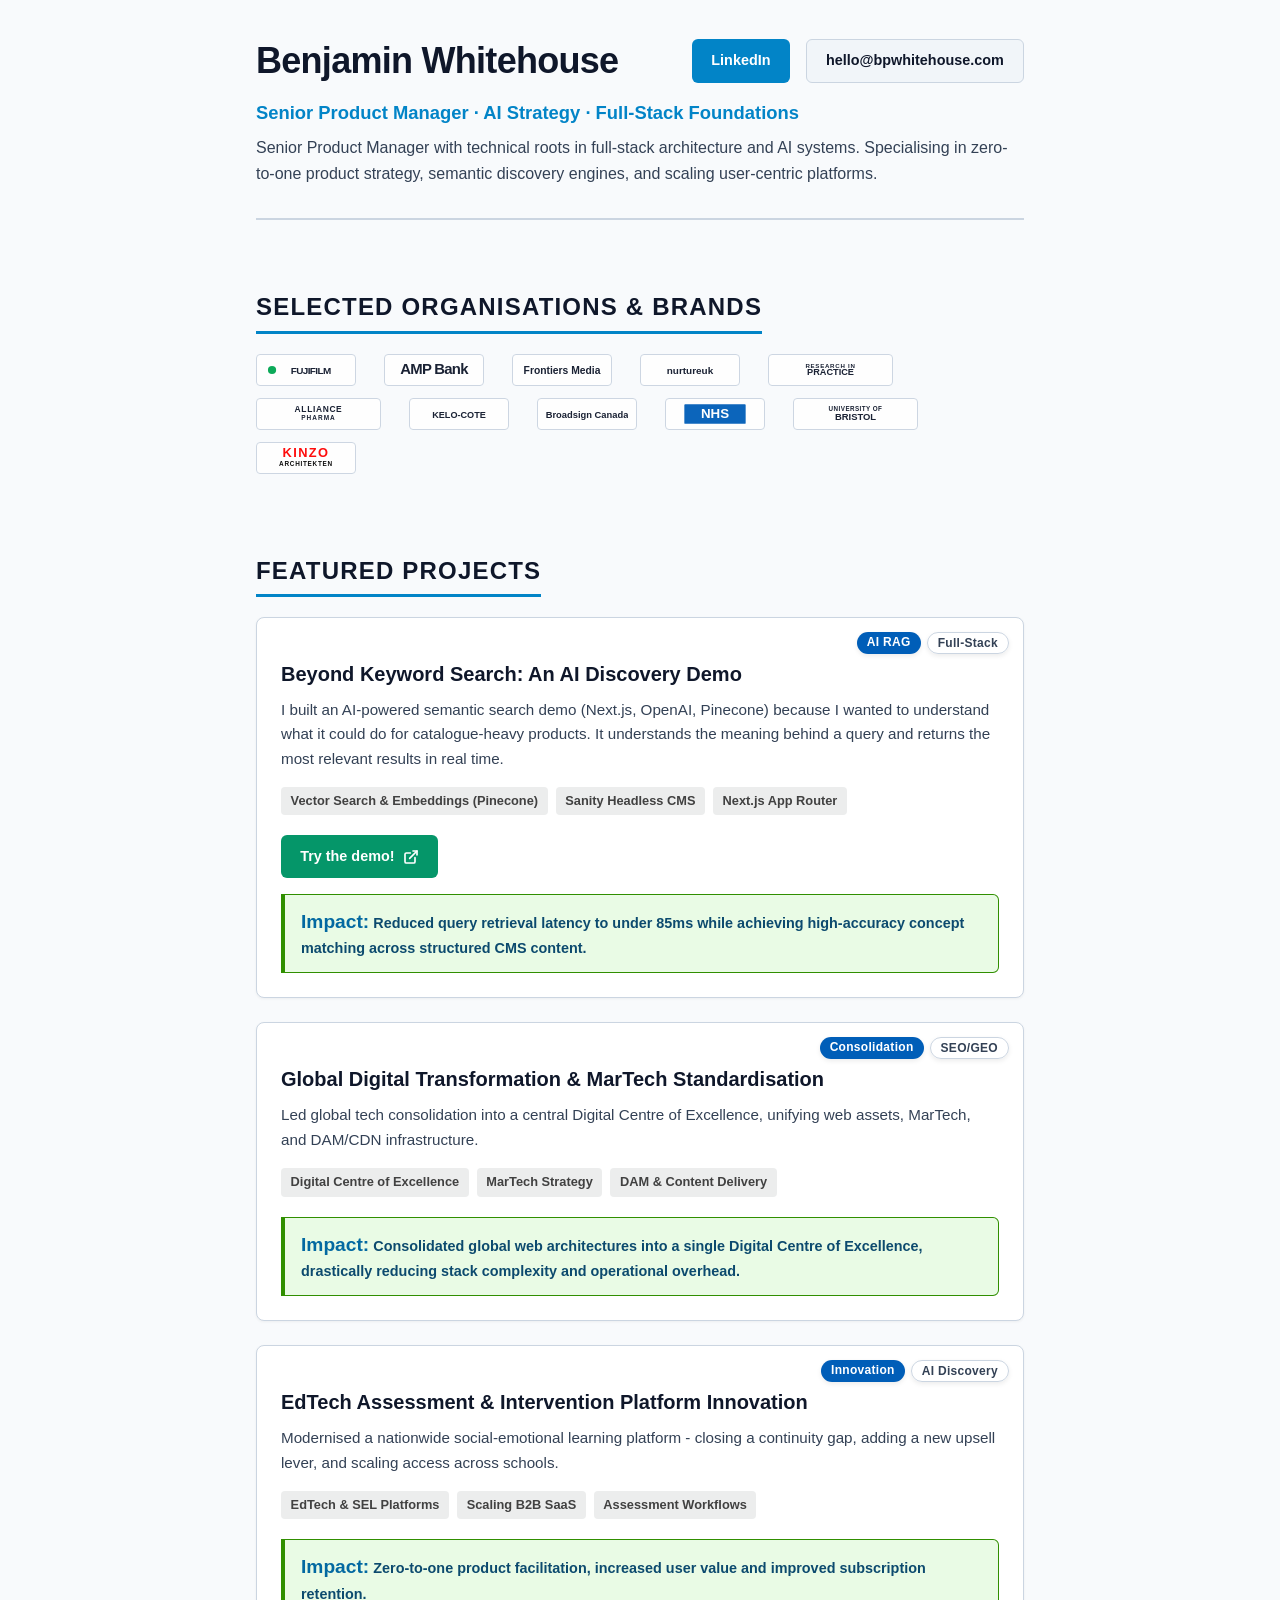
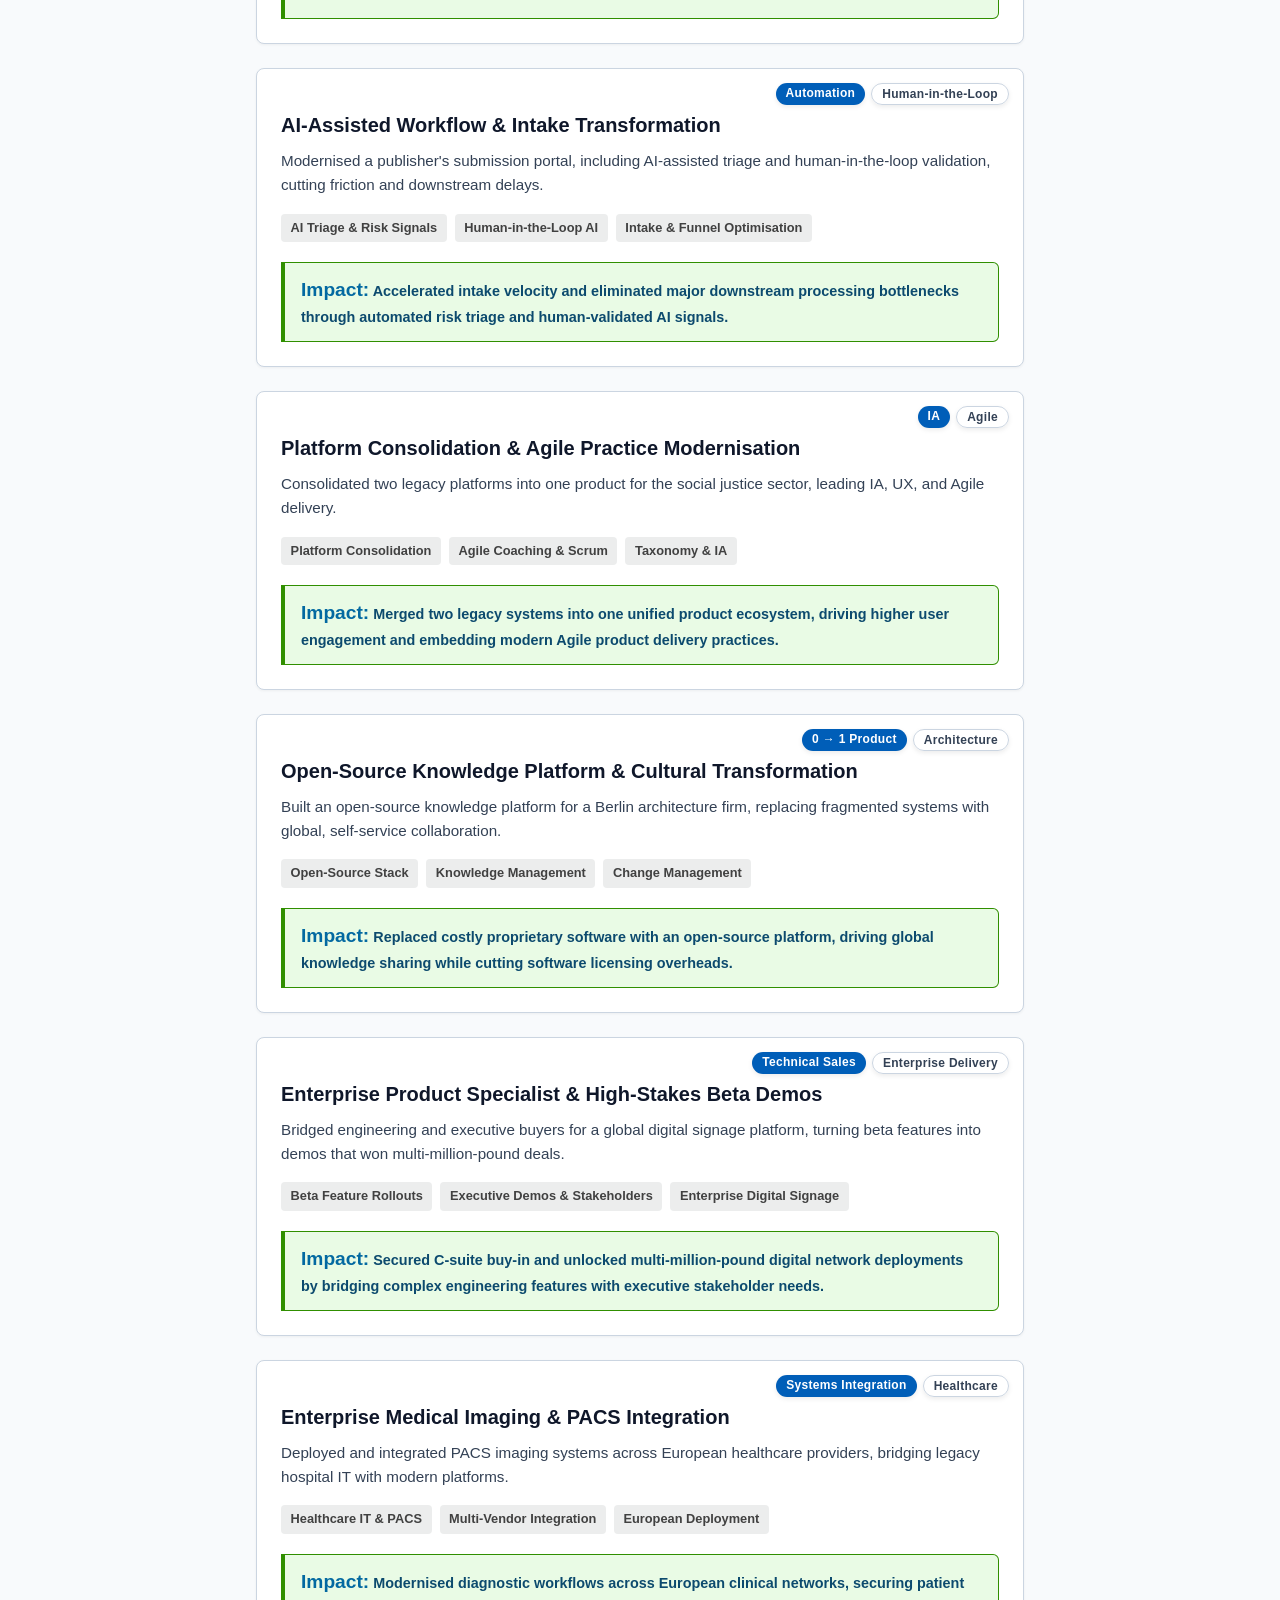
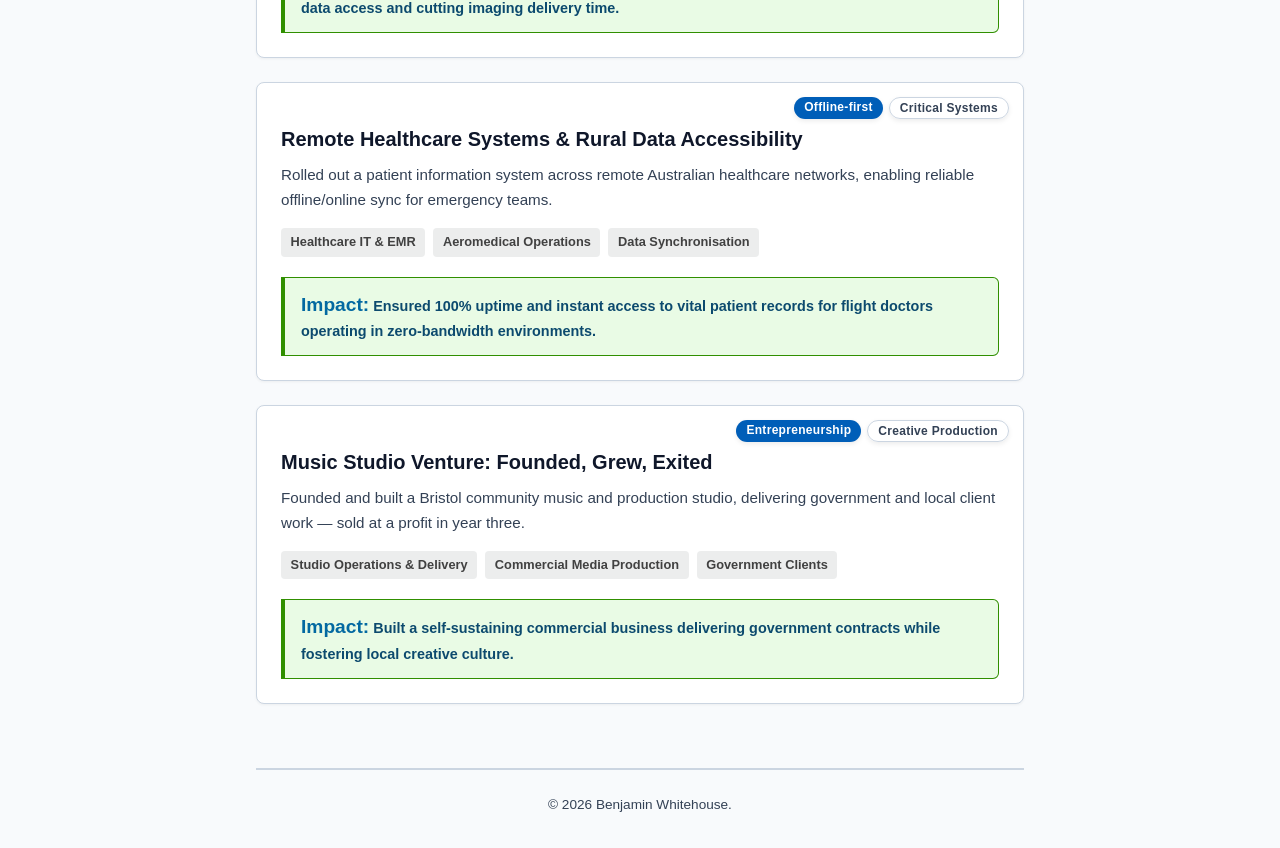
==== commit 9acb61fd: "UI tweaks" ====
--- a/index.html
+++ b/index.html
@@ -16,6 +16,17 @@
     <h1 style="margin: 0;">Benjamin Whitehouse</h1>
     <div class="links" style="margin: 0;">
       <a href="https://www.linkedin.com/in/bpwhitehouse" target="_blank" rel="noopener noreferrer" class="btn btn-primary">LinkedIn</a>
+        <a id="contact-email" href="#" class="btn btn-secondary">Email</a>
+        <script>
+          (function () {
+            const user = "hello";
+            const domain = "bpwhitehouse.com";
+            const email = user + "@" + domain;
+            const link = document.getElementById("contact-email");
+            link.href = "mailto:" + email;
+            link.textContent = email;
+          })();
+        </script>
     </div>
   </div>
   
@@ -24,19 +35,6 @@
     Senior Product Manager with technical roots in full-stack architecture and AI systems. 
     Specialising in zero-to-one product strategy, semantic discovery engines, and scaling user-centric platforms.
   </p>
-
-  <a id="contact-email" href="#" class="btn btn-secondary">Email</a>
-
-  <script>
-    (function () {
-      const user = "hello";
-      const domain = "bpwhitehouse.com";
-      const email = user + "@" + domain;
-      const link = document.getElementById("contact-email");
-      link.href = "mailto:" + email;
-      link.textContent = email;
-    })();
-  </script>
 
 </header>
 
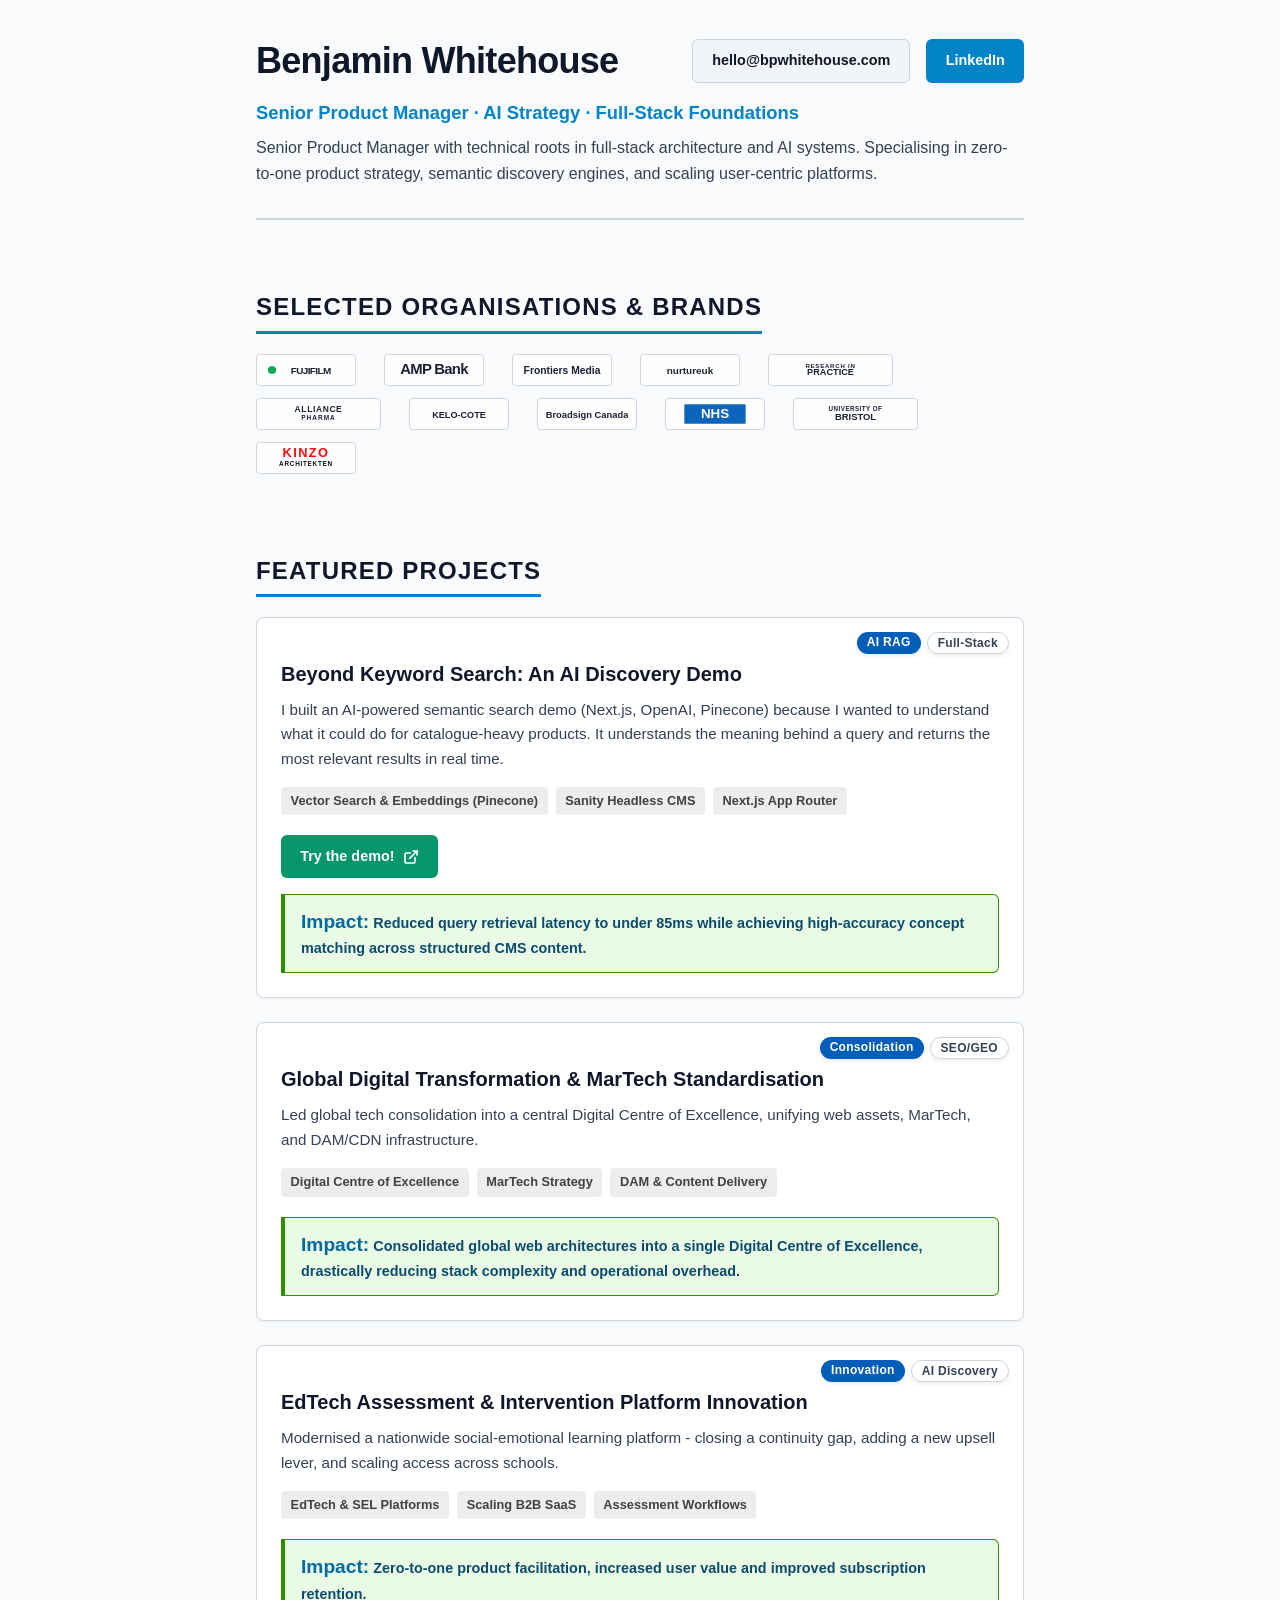
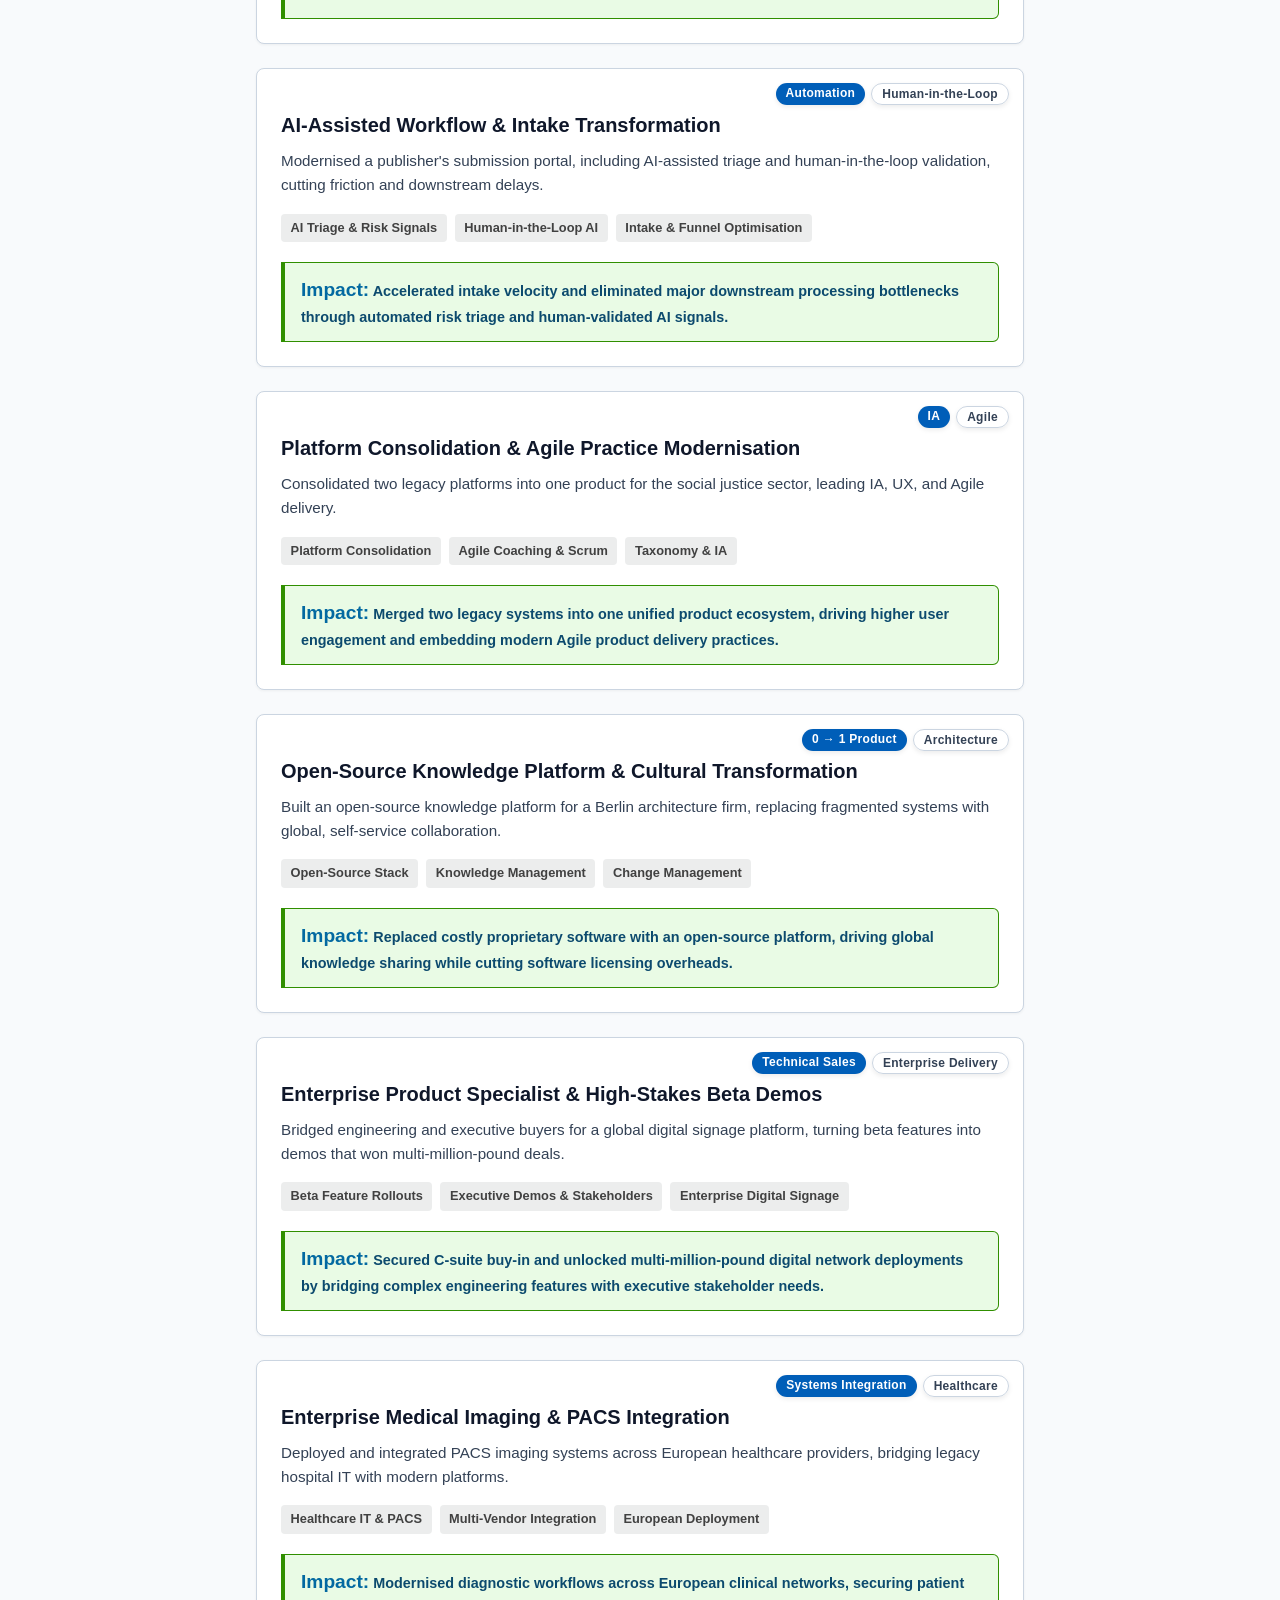
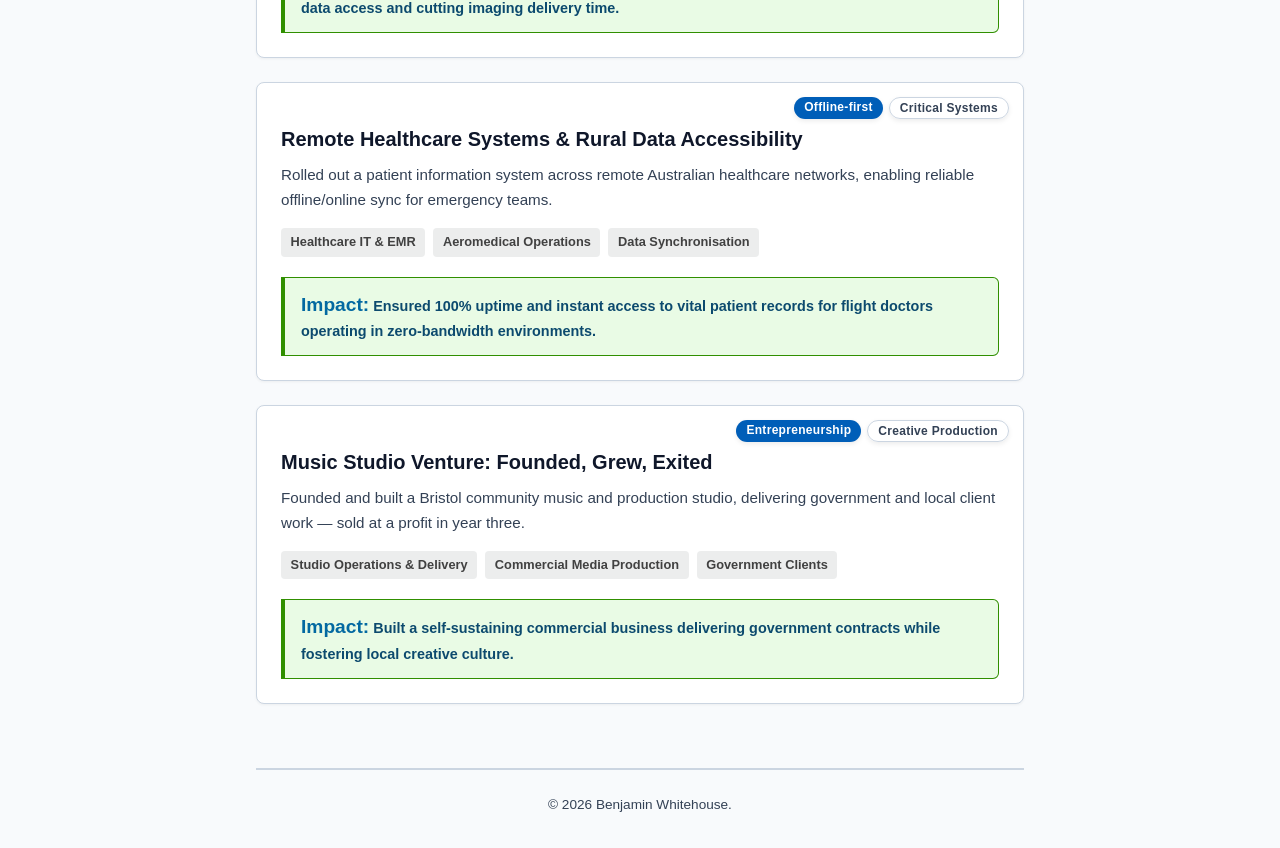
==== commit f1ab3e13: "UI tweaks" ====
--- a/index.html
+++ b/index.html
@@ -15,8 +15,7 @@
   <div style="display: flex; justify-content: space-between; align-items: center; margin-bottom: 0.5rem;">
     <h1 style="margin: 0;">Benjamin Whitehouse</h1>
     <div class="links" style="margin: 0;">
-      <a href="https://www.linkedin.com/in/bpwhitehouse" target="_blank" rel="noopener noreferrer" class="btn btn-primary">LinkedIn</a>
-        <a id="contact-email" href="#" class="btn btn-secondary">Email</a>
+      <a id="contact-email" href="#" class="btn btn-secondary">Email</a>
         <script>
           (function () {
             const user = "hello";
@@ -27,6 +26,7 @@
             link.textContent = email;
           })();
         </script>
+        <a href="https://www.linkedin.com/in/bpwhitehouse" target="_blank" rel="noopener noreferrer" class="btn btn-primary">LinkedIn</a>
     </div>
   </div>
   
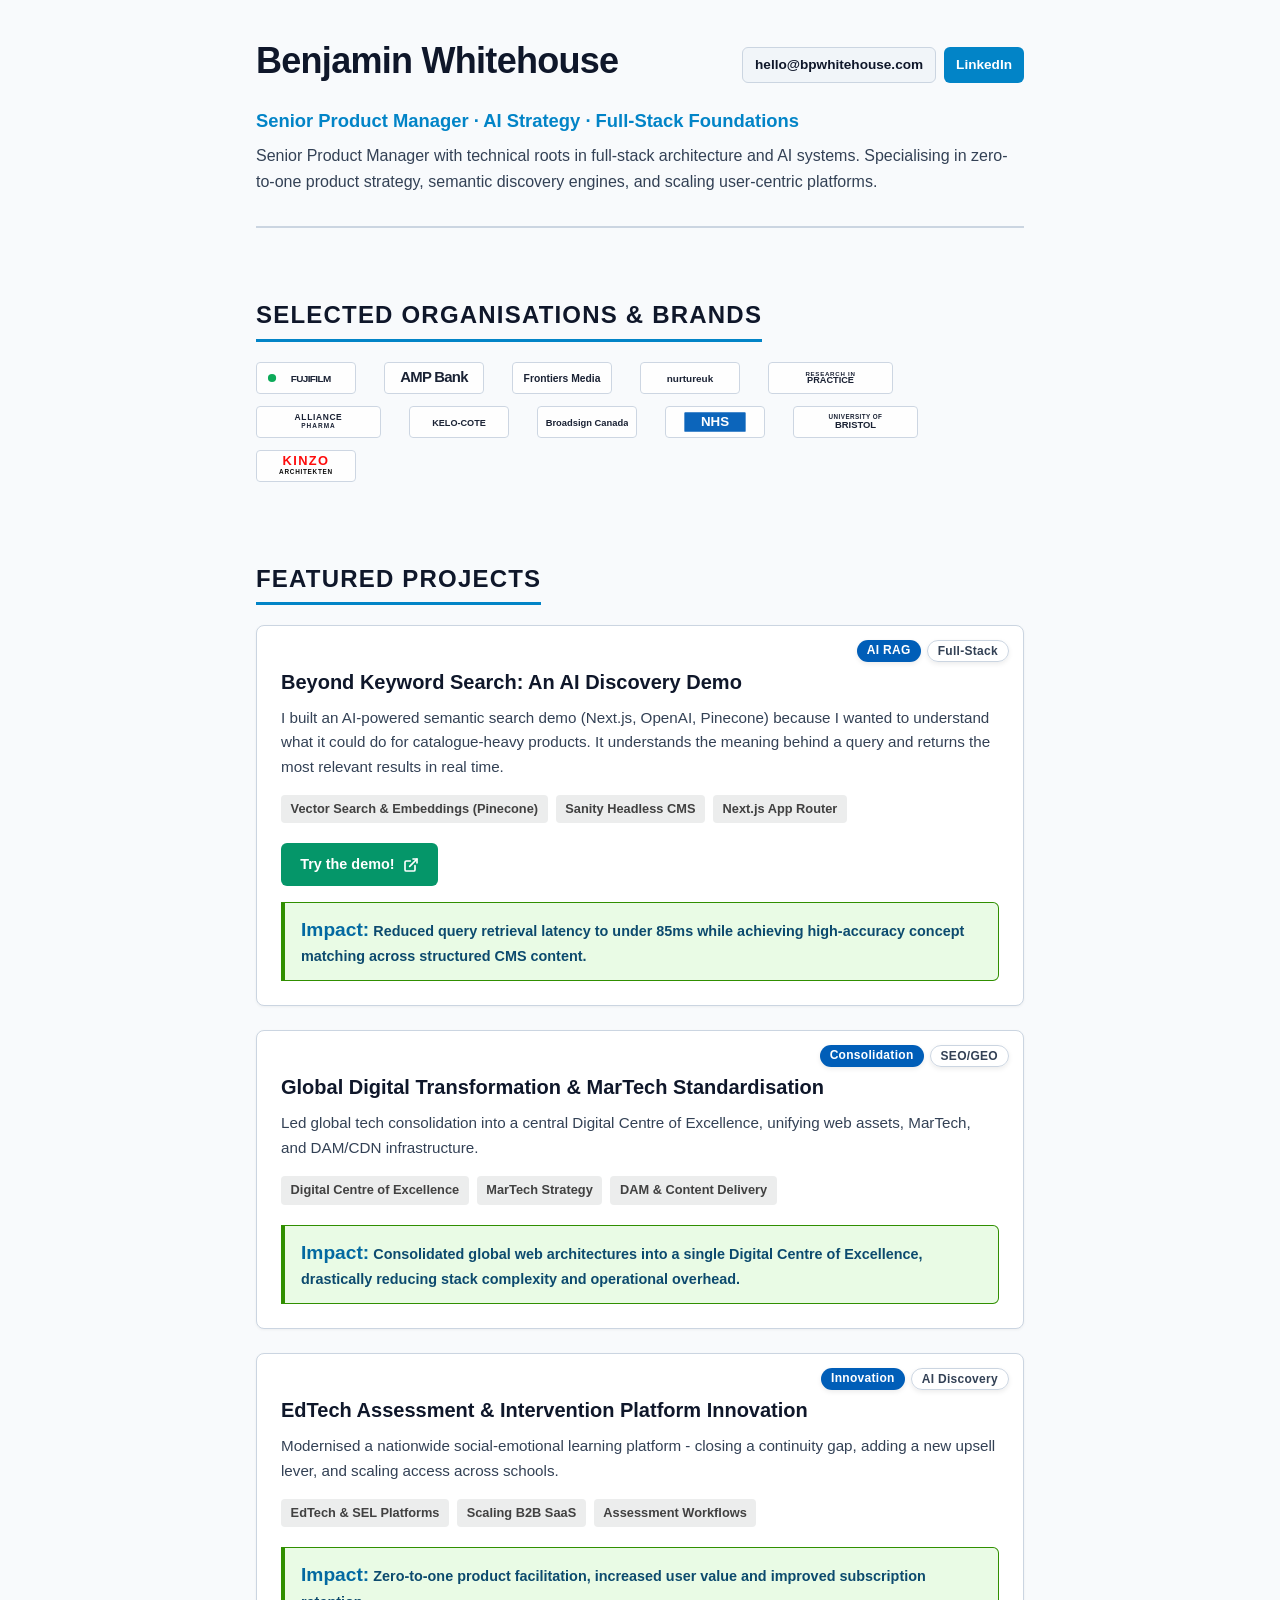
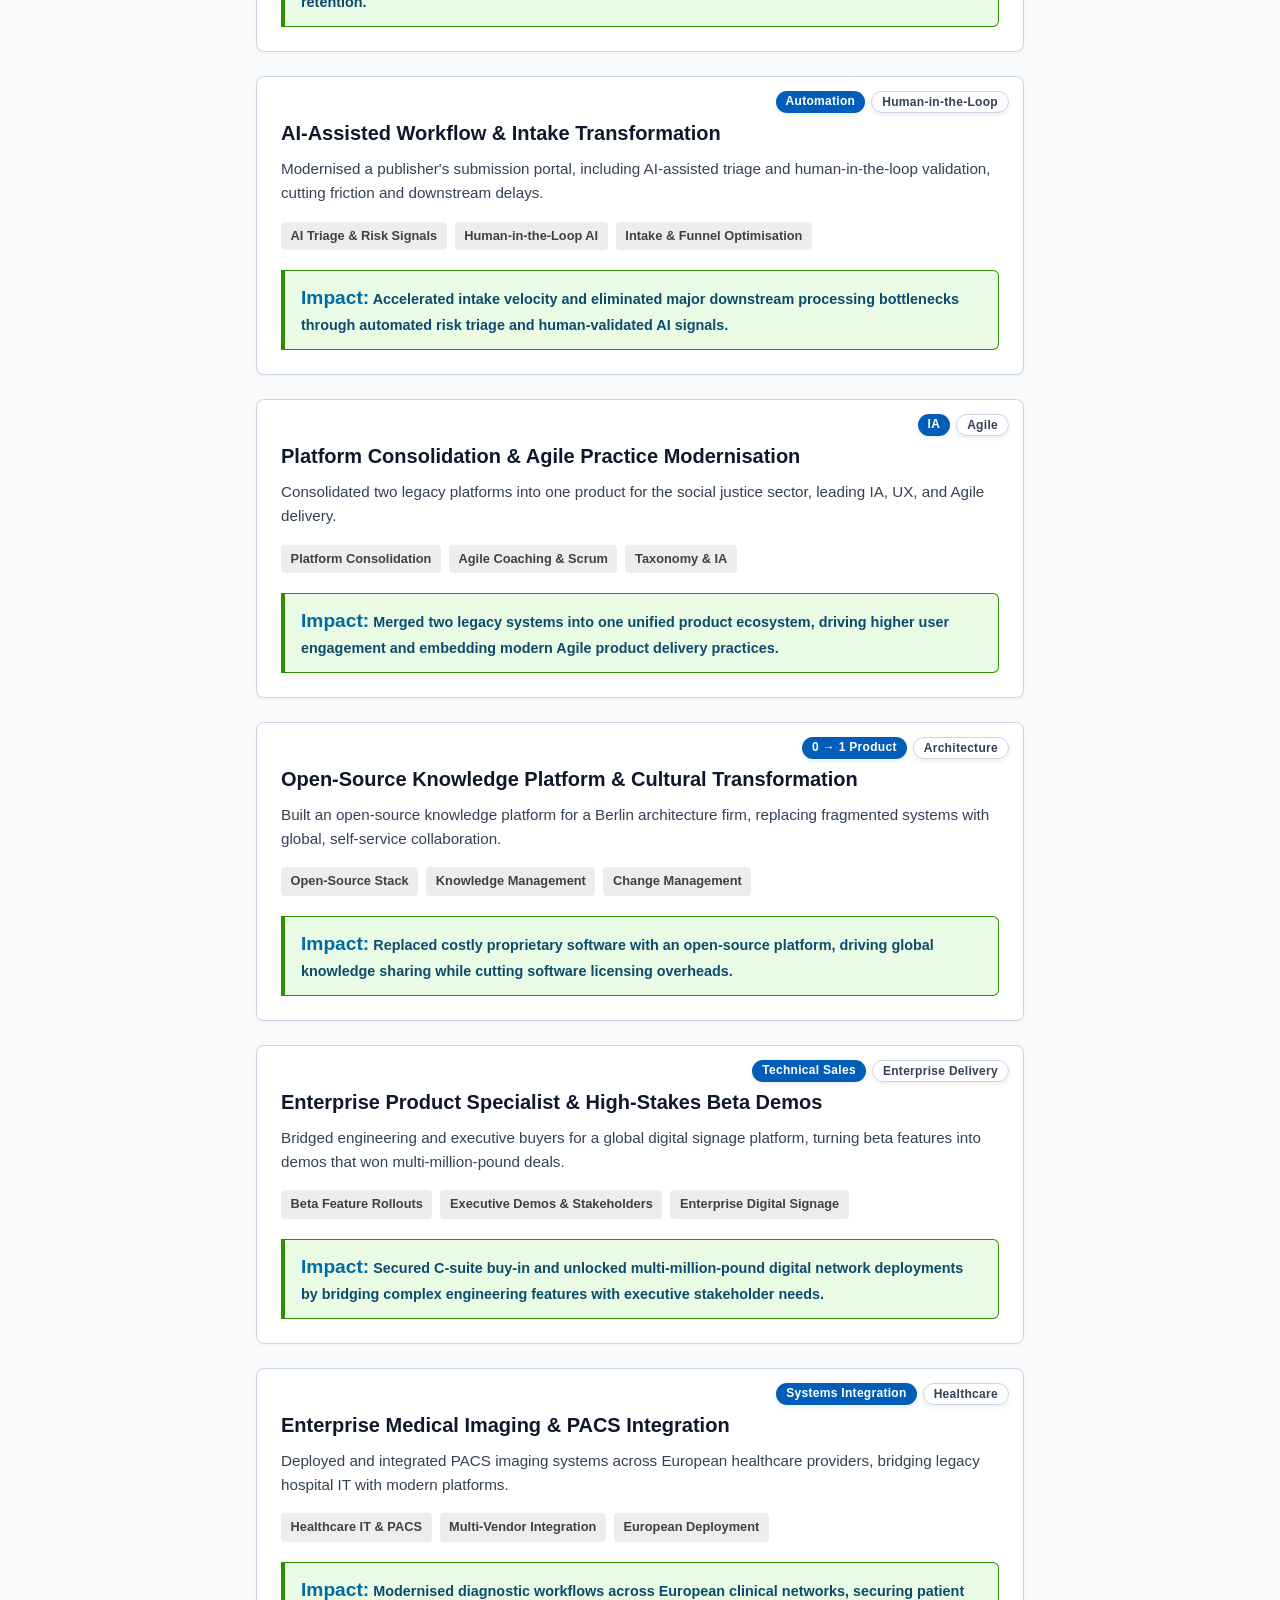
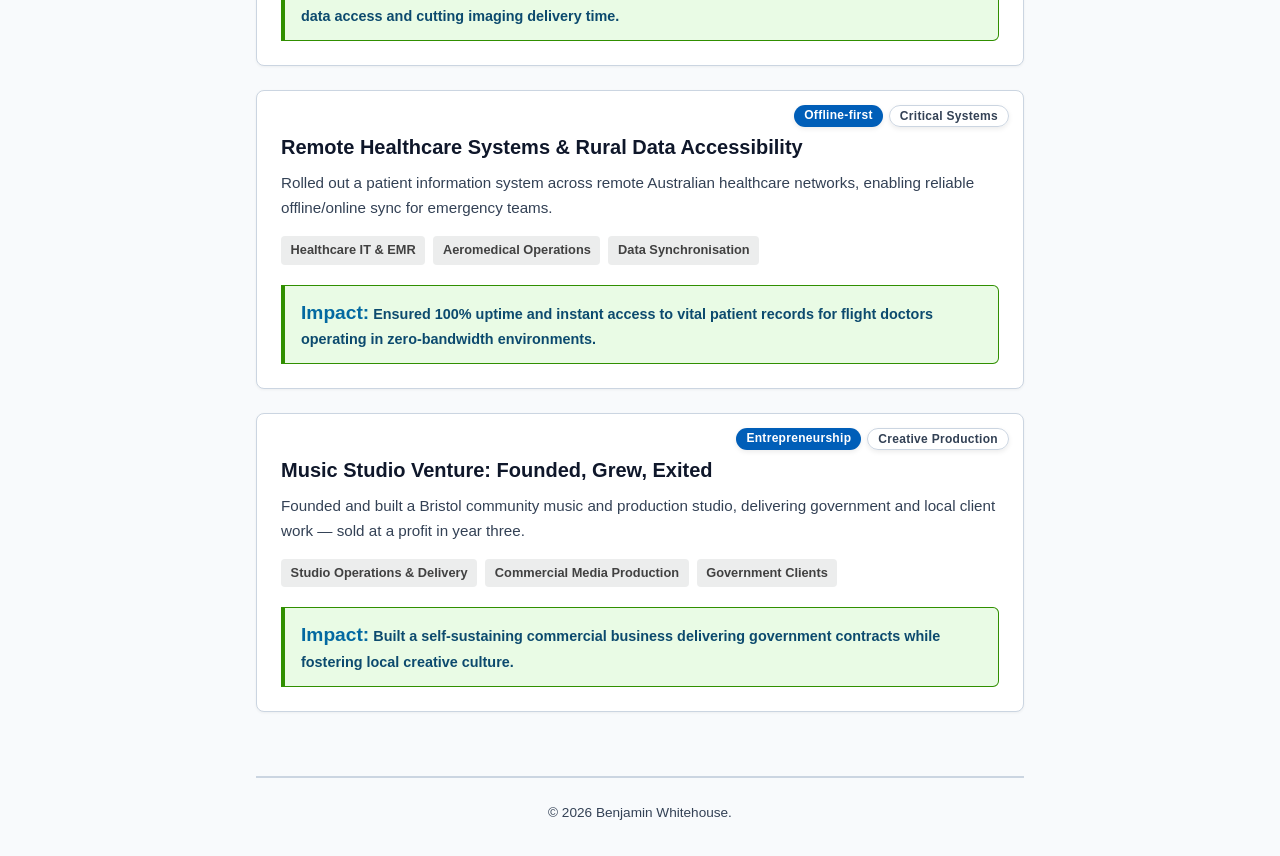
==== commit 996a7514: "Header now fully responsive" ====
--- a/index.html
+++ b/index.html
@@ -12,9 +12,9 @@
 <body>
 
 <header>
-  <div style="display: flex; justify-content: space-between; align-items: center; margin-bottom: 0.5rem;">
-    <h1 style="margin: 0;">Benjamin Whitehouse</h1>
-    <div class="links" style="margin: 0;">
+  <div class="header-top">
+    <h1>Benjamin Whitehouse</h1>
+    <div class="links header-links">
       <a id="contact-email" href="#" class="btn btn-secondary">Email</a>
         <script>
           (function () {
--- a/globals.css
+++ b/globals.css
@@ -40,6 +40,14 @@
   padding-bottom: 2rem;
 }
 
+.header-top {
+  display: flex;
+  justify-content: space-between;
+  align-items: center;
+  gap: 1rem;
+  margin-bottom: 0.5rem;
+}
+
 h1 {
   font-size: 2.25rem;
   font-weight: 800;
@@ -165,6 +173,12 @@
   gap: 1rem;
 }
 
+.header-links {
+  flex-wrap: wrap;
+  justify-content: flex-end;
+  gap: 0.5rem;
+}
+
 .btn {
   display: inline-flex;
   align-items: center;
@@ -175,6 +189,11 @@
   font-size: 0.9rem;
   font-weight: 700;
   transition: background-color 0.2s ease, color 0.2s ease;
+}
+
+.header-links .btn {
+  padding: 0.4rem 0.75rem;
+  font-size: 0.85rem;
 }
 
 /* Primary Accent Button */
@@ -298,6 +317,13 @@
 }
 
 @media (max-width: 700px) {
+  .header-top {
+    align-items: flex-start;
+    flex-direction: column;
+  }
+  .header-links {
+    justify-content: flex-start;
+  }
   .experience-logos__row {
     column-gap: 18px;
     row-gap: 10px;
